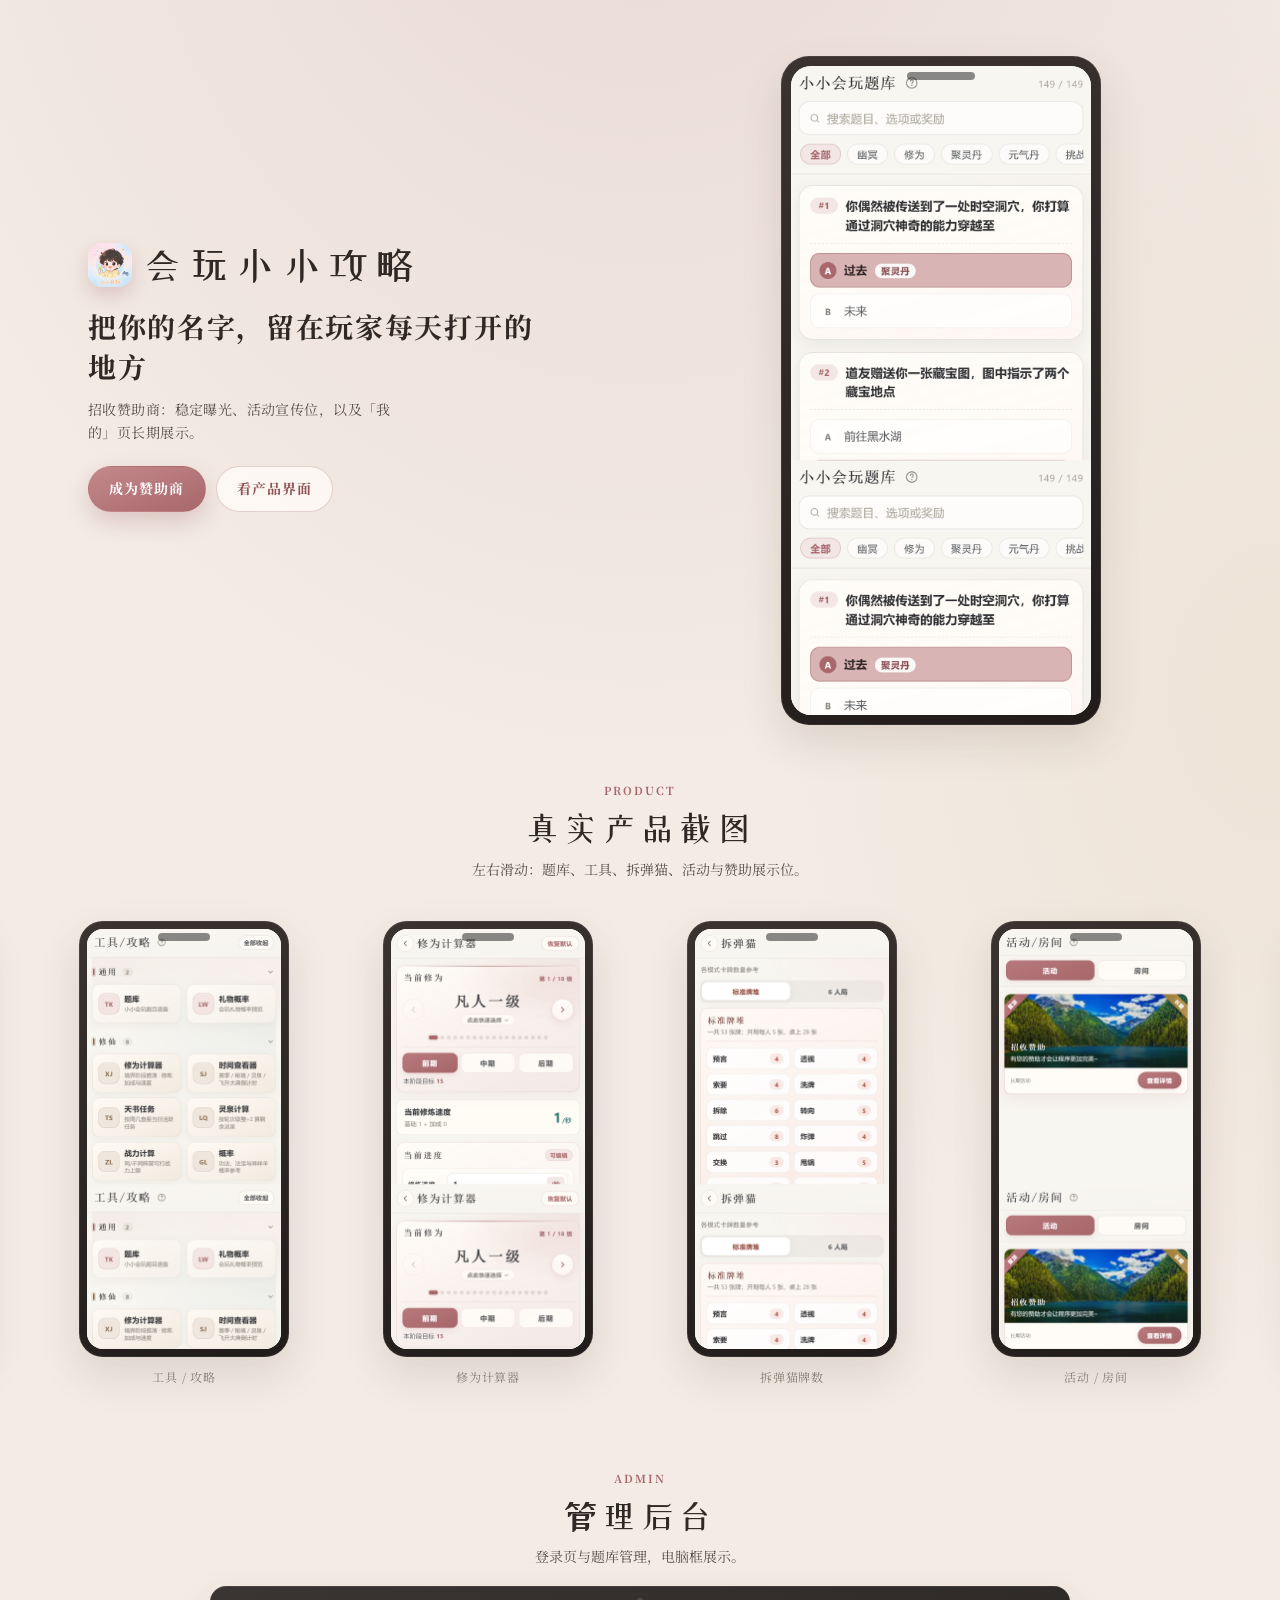
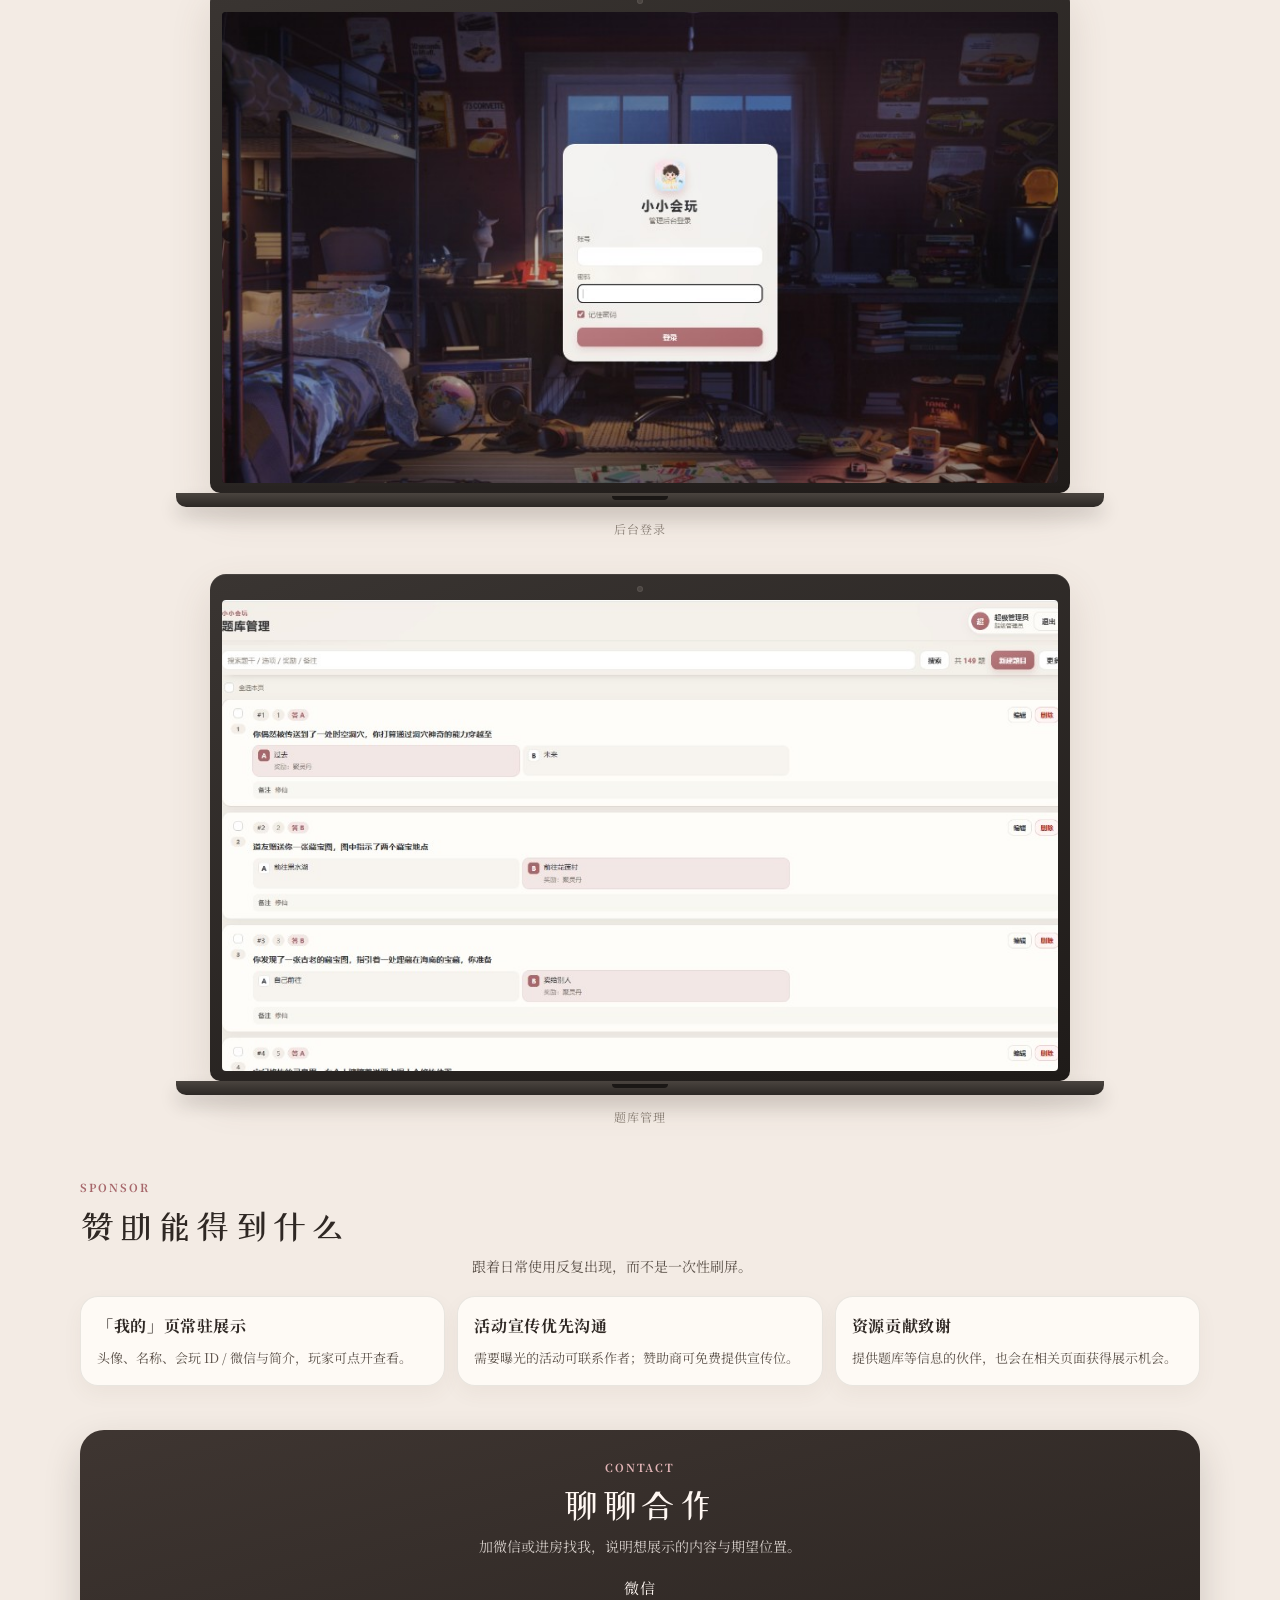
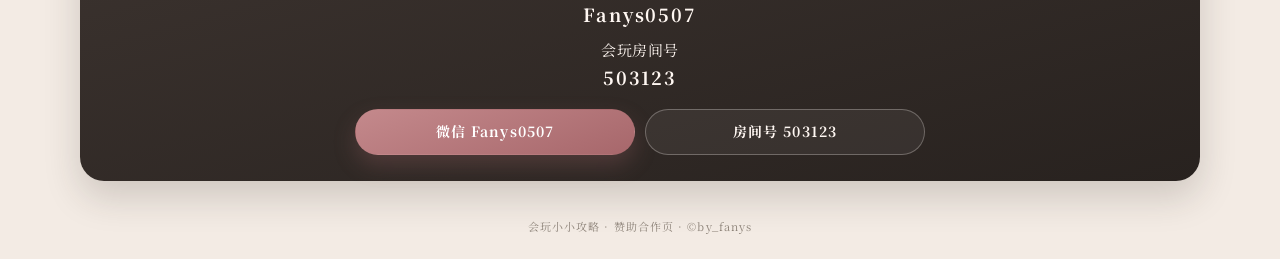
==== index.html @ a9f13e5e "Add files via upload" ====
<!DOCTYPE html>
<html lang="zh-CN">
<head>
  <meta charset="UTF-8">
  <meta name="viewport" content="width=device-width, initial-scale=1, viewport-fit=cover">
  <meta name="theme-color" content="#f3ebe4">
  <meta name="description" content="会玩小小攻略 · 招收赞助商。题库、工具、活动房间，赞助位展示在「我的」页。">
  <title>会玩小小攻略 · 赞助合作</title>
  <link rel="icon" href="./images/app-icon.jpg" type="image/jpeg">
  <link rel="preconnect" href="https://fonts.googleapis.com">
  <link rel="preconnect" href="https://fonts.gstatic.com" crossorigin>
  <link href="https://fonts.googleapis.com/css2?family=Noto+Serif+SC:wght@500;700&family=ZCOOL+XiaoWei&display=swap" rel="stylesheet">
  <style>
    :root {
      --ink: #2f2824;
      --ink-soft: #5c524a;
      --muted: #8d8379;
      --paper: #f3ebe4;
      --paper-2: #faf6f1;
      --rose: #a7676b;
      --rose-deep: #8f5256;
      --line: rgba(47, 40, 36, 0.1);
      --shadow: 0 18px 40px rgba(89, 74, 60, 0.14);
      --font-display: "ZCOOL XiaoWei", "Noto Serif SC", "Songti SC", serif;
      --font-body: "Noto Serif SC", "Songti SC", "STSong", serif;
      --phone-w: min(72vw, 280px);
    }

    * { box-sizing: border-box; }
    html { scroll-behavior: smooth; }
    body {
      margin: 0;
      color: var(--ink);
      font-family: var(--font-body);
      background:
        radial-gradient(120% 60% at 50% -10%, rgba(167, 103, 107, 0.14), transparent 55%),
        radial-gradient(80% 40% at 100% 20%, rgba(201, 170, 120, 0.12), transparent 50%),
        var(--paper);
      line-height: 1.65;
      -webkit-font-smoothing: antialiased;
    }
    img { display: block; max-width: 100%; height: auto; }
    a { color: inherit; text-decoration: none; }

    .wrap {
      width: min(1120px, calc(100% - 32px));
      margin: 0 auto;
    }

    /* —— Hero —— */
    .hero {
      padding:
        calc(28px + env(safe-area-inset-top, 0px))
        0
        36px;
      text-align: center;
    }
    .brand-row {
      display: inline-flex;
      align-items: center;
      gap: 10px;
      margin-bottom: 18px;
      animation: rise 0.7s ease both;
    }
    .brand-icon {
      width: 44px;
      height: 44px;
      border-radius: 14px;
      object-fit: cover;
      box-shadow: 0 8px 18px rgba(167, 103, 107, 0.28);
    }
    .brand {
      margin: 0;
      font-family: var(--font-display);
      font-size: clamp(28px, 8vw, 40px);
      font-weight: 400;
      letter-spacing: 0.14em;
      line-height: 1.2;
    }
    .hero h1 {
      margin: 0 auto 12px;
      max-width: 16em;
      font-size: clamp(20px, 5.4vw, 28px);
      font-weight: 700;
      letter-spacing: 0.06em;
      line-height: 1.4;
      animation: rise 0.75s ease 0.05s both;
    }
    .hero-lead {
      margin: 0 auto 22px;
      max-width: 22em;
      color: var(--ink-soft);
      font-size: 14px;
      letter-spacing: 0.03em;
      animation: rise 0.75s ease 0.1s both;
    }
    .cta-row {
      display: flex;
      flex-wrap: wrap;
      gap: 10px;
      justify-content: center;
      margin-bottom: 28px;
      animation: rise 0.75s ease 0.14s both;
    }
    .btn {
      display: inline-flex;
      align-items: center;
      justify-content: center;
      min-height: 46px;
      padding: 0 20px;
      border-radius: 999px;
      border: 1px solid transparent;
      font-size: 14px;
      font-weight: 700;
      letter-spacing: 0.08em;
      transition: transform 0.18s ease, background 0.18s ease;
      -webkit-tap-highlight-color: transparent;
    }
    .btn:active { transform: translateY(1px) scale(0.98); }
    .btn-primary {
      background: linear-gradient(160deg, #c4898c, var(--rose));
      color: #fff;
      box-shadow: 0 10px 22px rgba(167, 103, 107, 0.28);
    }
    .btn-ghost {
      border-color: rgba(167, 103, 107, 0.28);
      background: rgba(255, 252, 247, 0.75);
      color: var(--rose-deep);
    }

    .hero-phone {
      margin: 0 auto;
      width: var(--phone-w);
      animation: float-in 0.9s ease 0.18s both;
    }

    /* —— Phone frame —— */
    .phone {
      position: relative;
      width: 100%;
      border-radius: 28px;
      padding: 10px;
      background: linear-gradient(160deg, #3a3330, #211c1a);
      box-shadow:
        var(--shadow),
        inset 0 0 0 1px rgba(255, 255, 255, 0.08);
    }
    .phone::before {
      content: "";
      position: absolute;
      top: 16px;
      left: 50%;
      width: 68px;
      height: 8px;
      border-radius: 999px;
      background: rgba(0, 0, 0, 0.45);
      transform: translateX(-50%);
      z-index: 2;
    }
    .phone-screen {
      display: block;
      width: 100%;
      border-radius: 20px;
      overflow: hidden;
      background: #f8f6f1;
      aspect-ratio: 390 / 844;
      height: auto;
      object-fit: cover;
      object-position: top center;
    }

    /* —— Gallery —— */
    .gallery {
      padding: 8px 0 40px;
    }
    .gallery-head {
      text-align: center;
      margin-bottom: 16px;
    }
    .kicker {
      margin: 0 0 8px;
      color: var(--rose);
      font-size: 11px;
      font-weight: 700;
      letter-spacing: 0.18em;
    }
    .title {
      margin: 0 0 8px;
      font-family: var(--font-display);
      font-size: clamp(24px, 6vw, 34px);
      font-weight: 400;
      letter-spacing: 0.1em;
      line-height: 1.25;
    }
    .sub {
      margin: 0 auto;
      max-width: 24em;
      color: var(--ink-soft);
      font-size: 14px;
    }
    .rail {
      display: flex;
      gap: 14px;
      overflow-x: auto;
      padding: 8px 16px 18px;
      scroll-snap-type: x mandatory;
      -webkit-overflow-scrolling: touch;
      scrollbar-width: none;
    }
    .rail::-webkit-scrollbar { display: none; }
    .rail-item {
      flex: 0 0 auto;
      width: min(58vw, 220px);
      scroll-snap-align: center;
    }
    .rail-item .phone { border-radius: 24px; padding: 8px; }
    .rail-item .phone::before { width: 52px; top: 12px; }
    .rail-item .phone-screen {
      border-radius: 16px;
      aspect-ratio: 390 / 844;
    }
    .rail-cap {
      margin: 10px 0 0;
      text-align: center;
      color: var(--muted);
      font-size: 12px;
      letter-spacing: 0.08em;
    }

    /* —— Desktop / laptop frames —— */
    .admin-show {
      padding: 8px 0 40px;
    }
    .admin-show .gallery-head { margin-bottom: 18px; }
    .laptop-stack {
      display: grid;
      gap: 28px;
    }
    .laptop {
      width: 100%;
      margin: 0 auto;
    }
    .laptop-lid {
      position: relative;
      padding: 10px 10px 8px;
      border-radius: 14px 14px 8px 8px;
      background: linear-gradient(160deg, #3a3532, #1f1b19);
      box-shadow:
        var(--shadow),
        inset 0 1px 0 rgba(255, 255, 255, 0.08);
    }
    .laptop-camera {
      width: 6px;
      height: 6px;
      margin: 0 auto 8px;
      border-radius: 50%;
      background: #4a4440;
      box-shadow: inset 0 0 0 1px rgba(255, 255, 255, 0.08);
    }
    .laptop-screen {
      display: block;
      width: 100%;
      border-radius: 4px;
      overflow: hidden;
      background: #111;
      aspect-ratio: 16 / 9;
      object-fit: cover;
      object-position: top center;
    }
    .laptop-base {
      position: relative;
      height: 12px;
      margin: 0 auto;
      width: 108%;
      margin-left: -4%;
      border-radius: 0 0 10px 10px;
      background: linear-gradient(180deg, #4a443f, #2c2825);
      box-shadow: 0 10px 18px rgba(47, 40, 36, 0.18);
    }
    .laptop-base::after {
      content: "";
      position: absolute;
      left: 50%;
      top: 3px;
      width: 56px;
      height: 4px;
      border-radius: 0 0 6px 6px;
      background: #1a1715;
      transform: translateX(-50%);
    }
    .laptop-cap {
      margin: 12px 0 0;
      text-align: center;
      color: var(--muted);
      font-size: 12px;
      letter-spacing: 0.08em;
    }

    /* —— Benefits —— */
    .benefits {
      padding: 12px 0 44px;
    }
    .benefit-list {
      margin: 18px 0 0;
      padding: 0;
      list-style: none;
      display: grid;
      gap: 12px;
    }
    .benefit-list li {
      padding: 16px 16px 15px;
      border-radius: 18px;
      border: 1px solid var(--line);
      background: rgba(255, 252, 247, 0.88);
      box-shadow: 0 8px 20px rgba(89, 74, 60, 0.05);
    }
    .benefit-list strong {
      display: block;
      margin-bottom: 4px;
      font-size: 16px;
      letter-spacing: 0.04em;
    }
    .benefit-list span {
      color: var(--ink-soft);
      font-size: 13px;
    }

    /* —— Contact —— */
    .contact {
      margin: 0 16px 28px;
      padding: 28px 20px 26px;
      border-radius: 24px;
      background:
        linear-gradient(165deg, rgba(55, 46, 42, 0.96), rgba(36, 30, 27, 0.98));
      color: #fff7f2;
      text-align: center;
      box-shadow: 0 16px 36px rgba(47, 40, 36, 0.18);
    }
    .contact .kicker { color: #e2b4b6; }
    .contact .title { color: #fff7f2; }
    .contact .sub { color: rgba(255, 247, 242, 0.78); }
    .contact-meta {
      margin: 18px 0 16px;
      display: grid;
      gap: 8px;
      font-size: 15px;
      letter-spacing: 0.04em;
    }
    .contact-meta b {
      font-size: 18px;
      letter-spacing: 0.1em;
    }
    .contact .btn-primary {
      width: min(100%, 280px);
    }
    .contact .btn-ghost {
      border-color: rgba(255, 247, 242, 0.28);
      background: rgba(255, 255, 255, 0.06);
      color: #fff7f2;
      width: min(100%, 280px);
    }
    .contact .cta-row { margin-bottom: 0; }

    .foot {
      padding: 8px 16px calc(24px + env(safe-area-inset-bottom, 0px));
      text-align: center;
      color: var(--muted);
      font-size: 11px;
      letter-spacing: 0.1em;
    }

    @keyframes rise {
      from { opacity: 0; transform: translateY(14px); }
      to { opacity: 1; transform: translateY(0); }
    }
    @keyframes float-in {
      from { opacity: 0; transform: translateY(24px) scale(0.98); }
      to { opacity: 1; transform: translateY(0) scale(1); }
    }

    @media (min-width: 768px) {
      .hero {
        display: grid;
        grid-template-columns: 1.05fr 0.95fr;
        gap: 28px;
        align-items: center;
        text-align: left;
        padding: 56px 0 48px;
      }
      .hero-copy { padding-left: 8px; }
      .brand-row { justify-content: flex-start; }
      .hero h1,
      .hero-lead { margin-left: 0; margin-right: 0; }
      .cta-row { justify-content: flex-start; }
      .hero-phone {
        width: min(320px, 34vw);
        margin: 0 auto;
      }
      .rail {
        justify-content: center;
        padding-left: 0;
        padding-right: 0;
      }
      .rail-item { width: 210px; }
      .benefit-list {
        grid-template-columns: repeat(3, minmax(0, 1fr));
      }
      .laptop-stack {
        grid-template-columns: 1fr;
        gap: 36px;
        max-width: 860px;
        margin: 0 auto;
      }
      .laptop-lid { padding: 12px 12px 10px; border-radius: 16px 16px 10px 10px; }
      .laptop-base { height: 14px; }
      .contact {
        margin-left: auto;
        margin-right: auto;
        width: min(1120px, calc(100% - 32px));
      }
      .contact .cta-row { justify-content: center; }
    }

    @media (prefers-reduced-motion: reduce) {
      .brand-row,
      .hero h1,
      .hero-lead,
      .cta-row,
      .hero-phone {
        animation: none !important;
      }
    }
  </style>
</head>
<body>
  <header class="hero wrap">
    <div class="hero-copy">
      <div class="brand-row">
        <img class="brand-icon" src="./images/app-icon.jpg" alt="" width="44" height="44">
        <p class="brand">会玩小小攻略</p>
      </div>
      <h1>把你的名字，留在玩家每天打开的地方</h1>
      <p class="hero-lead">招收赞助商：稳定曝光、活动宣传位，以及「我的」页长期展示。</p>
      <div class="cta-row">
        <a class="btn btn-primary" href="#contact">成为赞助商</a>
        <a class="btn btn-ghost" href="#shots">看产品界面</a>
      </div>
    </div>
    <div class="hero-phone">
      <div class="phone">
        <img class="phone-screen" src="./images/shot-bank.png?v=3" alt="题库页真实截图" width="390" height="844">
      </div>
    </div>
  </header>

  <section class="gallery" id="shots">
    <div class="gallery-head wrap">
      <p class="kicker">PRODUCT</p>
      <h2 class="title">真实产品截图</h2>
      <p class="sub">左右滑动：题库、工具、拆弹猫、活动与赞助展示位。</p>
    </div>
    <div class="rail" aria-label="产品截图滑动区">
      <figure class="rail-item">
        <div class="phone">
          <img class="phone-screen" src="./images/shot-bank.png?v=3" alt="题库页截图" width="390" height="844" loading="lazy">
        </div>
        <figcaption class="rail-cap">题库速查</figcaption>
      </figure>
      <figure class="rail-item">
        <div class="phone">
          <img class="phone-screen" src="./images/shot-guide.png?v=3" alt="工具攻略页截图" width="390" height="844" loading="lazy">
        </div>
        <figcaption class="rail-cap">工具 / 攻略</figcaption>
      </figure>
      <figure class="rail-item">
        <div class="phone">
          <img class="phone-screen" src="./images/shot-xwcalc.png?v=3" alt="修为计算器截图" width="390" height="844" loading="lazy">
        </div>
        <figcaption class="rail-cap">修为计算器</figcaption>
      </figure>
      <figure class="rail-item">
        <div class="phone">
          <img class="phone-screen" src="./images/shot-cat.png?v=3" alt="拆弹猫页截图" width="390" height="844" loading="lazy">
        </div>
        <figcaption class="rail-cap">拆弹猫牌数</figcaption>
      </figure>
      <figure class="rail-item">
        <div class="phone">
          <img class="phone-screen" src="./images/shot-activity.png?v=3" alt="活动房间页截图" width="390" height="844" loading="lazy">
        </div>
        <figcaption class="rail-cap">活动 / 房间</figcaption>
      </figure>
      <figure class="rail-item">
        <div class="phone">
          <img class="phone-screen" src="./images/shot-mine.png?v=3" alt="我的页赞助商截图" width="390" height="844" loading="lazy">
        </div>
        <figcaption class="rail-cap">赞助商展示位</figcaption>
      </figure>
    </div>
  </section>

  <section class="admin-show wrap" id="admin">
    <div class="gallery-head">
      <p class="kicker">ADMIN</p>
      <h2 class="title">管理后台</h2>
      <p class="sub">登录页与题库管理，电脑框展示。</p>
    </div>
    <div class="laptop-stack">
      <figure class="laptop">
        <div class="laptop-lid">
          <div class="laptop-camera" aria-hidden="true"></div>
          <img class="laptop-screen" src="./images/admin-login.jpg?v=1" alt="小小会玩管理后台登录" width="1024" height="500" loading="lazy">
        </div>
        <div class="laptop-base" aria-hidden="true"></div>
        <figcaption class="laptop-cap">后台登录</figcaption>
      </figure>
      <figure class="laptop">
        <div class="laptop-lid">
          <div class="laptop-camera" aria-hidden="true"></div>
          <img class="laptop-screen" src="./images/admin-questions.png?v=1" alt="题库管理后台界面" width="1024" height="565" loading="lazy">
        </div>
        <div class="laptop-base" aria-hidden="true"></div>
        <figcaption class="laptop-cap">题库管理</figcaption>
      </figure>
    </div>
  </section>

  <section class="benefits wrap" id="benefit">
    <p class="kicker">SPONSOR</p>
    <h2 class="title">赞助能得到什么</h2>
    <p class="sub">跟着日常使用反复出现，而不是一次性刷屏。</p>
    <ul class="benefit-list">
      <li>
        <strong>「我的」页常驻展示</strong>
        <span>头像、名称、会玩 ID / 微信与简介，玩家可点开查看。</span>
      </li>
      <li>
        <strong>活动宣传优先沟通</strong>
        <span>需要曝光的活动可联系作者；赞助商可免费提供宣传位。</span>
      </li>
      <li>
        <strong>资源贡献致谢</strong>
        <span>提供题库等信息的伙伴，也会在相关页面获得展示机会。</span>
      </li>
    </ul>
  </section>

  <section class="contact" id="contact">
    <p class="kicker">CONTACT</p>
    <h2 class="title">聊聊合作</h2>
    <p class="sub">加微信或进房找我，说明想展示的内容与期望位置。</p>
    <div class="contact-meta">
      <div>微信<br><b>Fanys0507</b></div>
      <div>会玩房间号<br><b>503123</b></div>
    </div>
    <div class="cta-row">
      <a class="btn btn-primary" href="#contact">微信 Fanys0507</a>
      <a class="btn btn-ghost" href="#contact">房间号 503123</a>
    </div>
  </section>

  <footer class="foot">会玩小小攻略 · 赞助合作页 · ©by_fanys</footer>
</body>
</html>
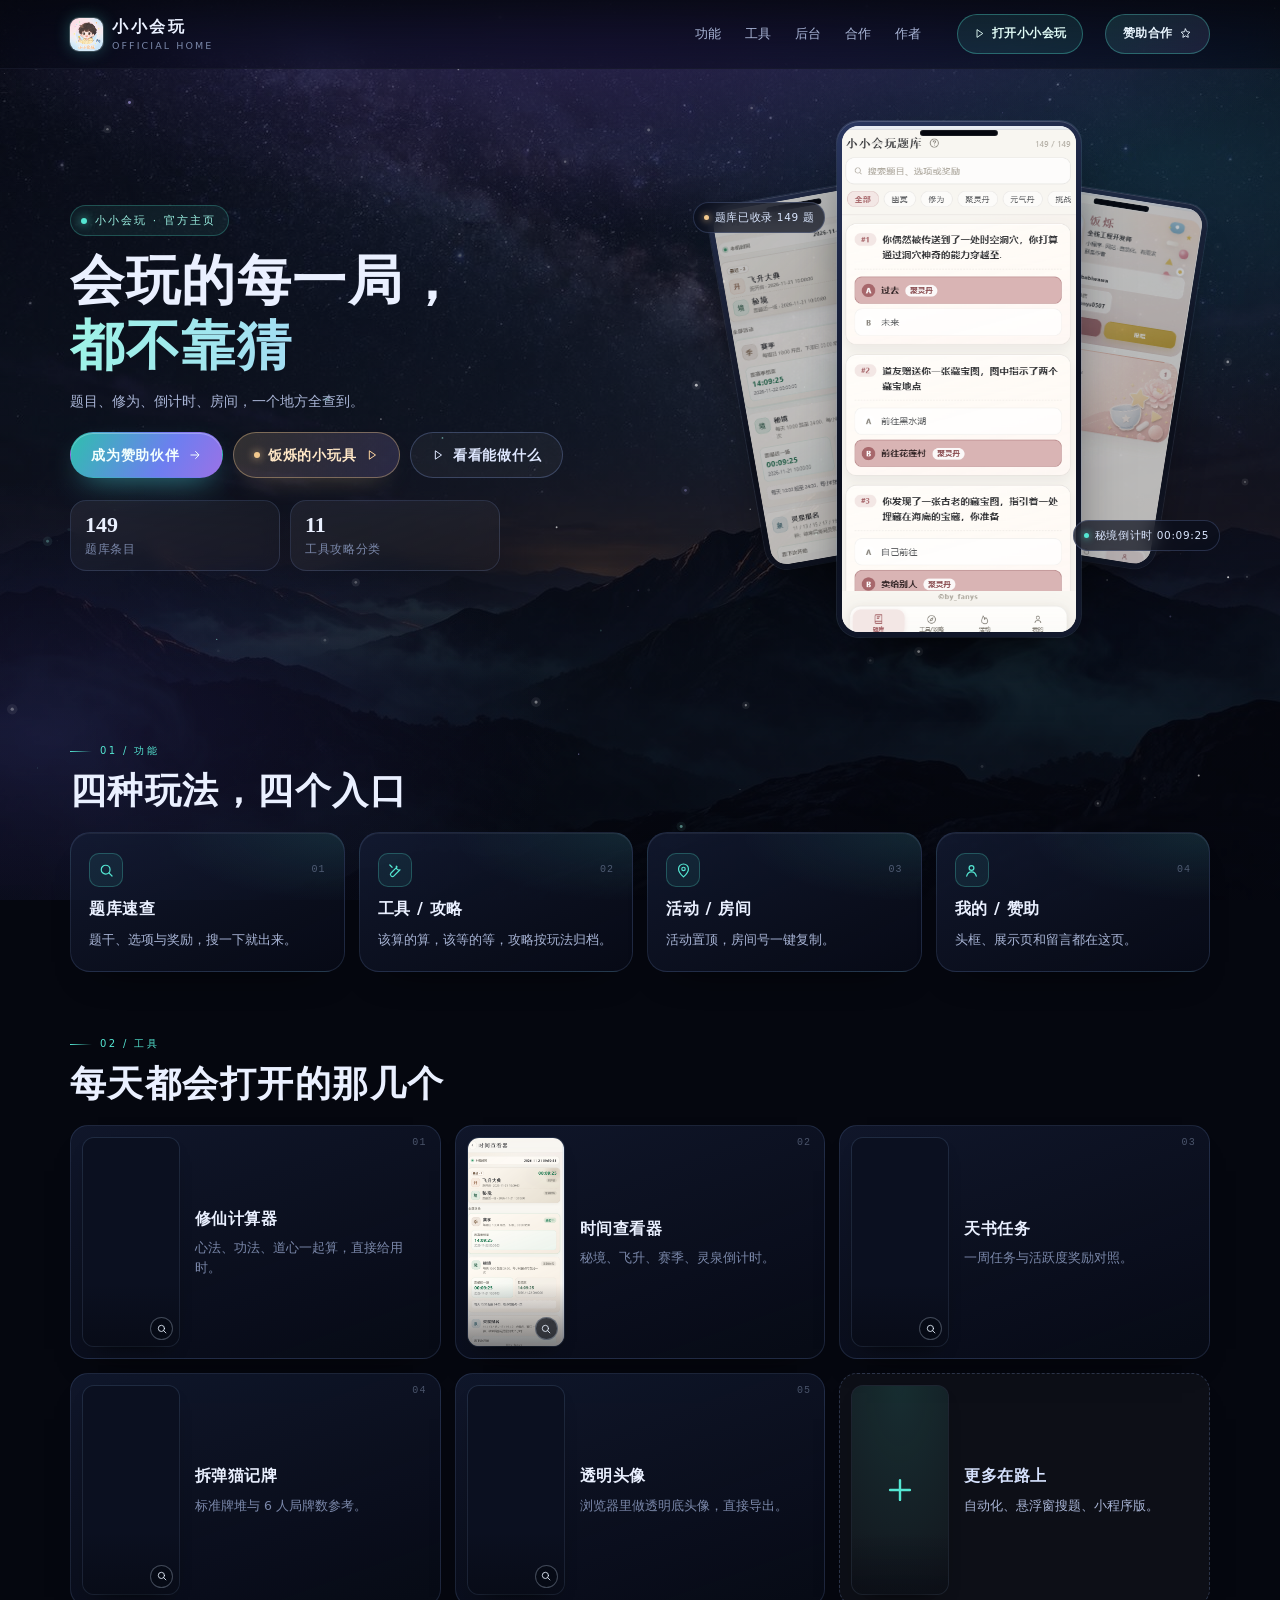
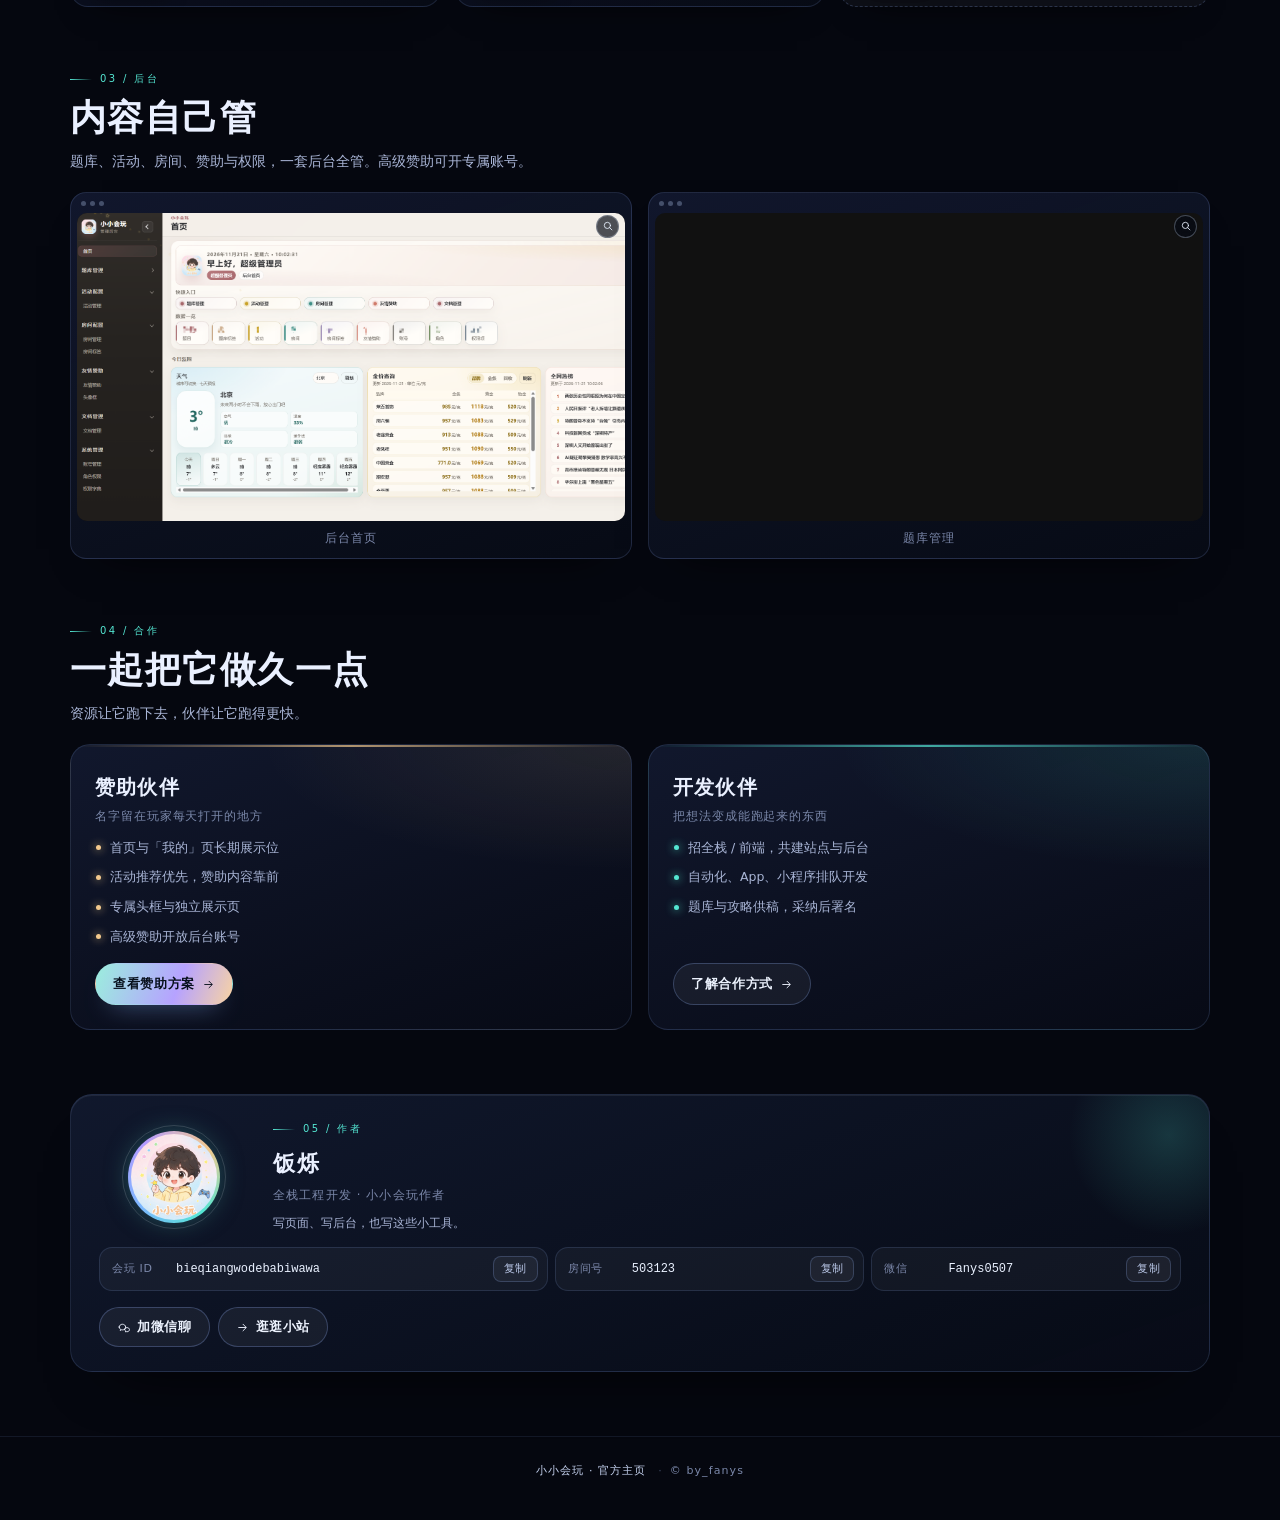
==== commit 2d8fd4b7: "Add files via upload" ====
--- a/index.html
+++ b/index.html
@@ -1,564 +1,250 @@
-<!DOCTYPE html>
-<html lang="zh-CN">
-<head>
-  <meta charset="UTF-8">
-  <meta name="viewport" content="width=device-width, initial-scale=1, viewport-fit=cover">
-  <meta name="theme-color" content="#f3ebe4">
-  <meta name="description" content="会玩小小攻略 · 招收赞助商。题库、工具、活动房间，赞助位展示在「我的」页。">
-  <title>会玩小小攻略 · 赞助合作</title>
-  <link rel="icon" href="./images/app-icon.jpg" type="image/jpeg">
-  <link rel="preconnect" href="https://fonts.googleapis.com">
-  <link rel="preconnect" href="https://fonts.gstatic.com" crossorigin>
-  <link href="https://fonts.googleapis.com/css2?family=Noto+Serif+SC:wght@500;700&family=ZCOOL+XiaoWei&display=swap" rel="stylesheet">
-  <style>
-    :root {
-      --ink: #2f2824;
-      --ink-soft: #5c524a;
-      --muted: #8d8379;
-      --paper: #f3ebe4;
-      --paper-2: #faf6f1;
-      --rose: #a7676b;
-      --rose-deep: #8f5256;
-      --line: rgba(47, 40, 36, 0.1);
-      --shadow: 0 18px 40px rgba(89, 74, 60, 0.14);
-      --font-display: "ZCOOL XiaoWei", "Noto Serif SC", "Songti SC", serif;
-      --font-body: "Noto Serif SC", "Songti SC", "STSong", serif;
-      --phone-w: min(72vw, 280px);
-    }
-
-    * { box-sizing: border-box; }
-    html { scroll-behavior: smooth; }
-    body {
-      margin: 0;
-      color: var(--ink);
-      font-family: var(--font-body);
-      background:
-        radial-gradient(120% 60% at 50% -10%, rgba(167, 103, 107, 0.14), transparent 55%),
-        radial-gradient(80% 40% at 100% 20%, rgba(201, 170, 120, 0.12), transparent 50%),
-        var(--paper);
-      line-height: 1.65;
-      -webkit-font-smoothing: antialiased;
-    }
-    img { display: block; max-width: 100%; height: auto; }
-    a { color: inherit; text-decoration: none; }
-
-    .wrap {
-      width: min(1120px, calc(100% - 32px));
-      margin: 0 auto;
-    }
-
-    /* —— Hero —— */
-    .hero {
-      padding:
-        calc(28px + env(safe-area-inset-top, 0px))
-        0
-        36px;
-      text-align: center;
-    }
-    .brand-row {
-      display: inline-flex;
-      align-items: center;
-      gap: 10px;
-      margin-bottom: 18px;
-      animation: rise 0.7s ease both;
-    }
-    .brand-icon {
-      width: 44px;
-      height: 44px;
-      border-radius: 14px;
-      object-fit: cover;
-      box-shadow: 0 8px 18px rgba(167, 103, 107, 0.28);
-    }
-    .brand {
-      margin: 0;
-      font-family: var(--font-display);
-      font-size: clamp(28px, 8vw, 40px);
-      font-weight: 400;
-      letter-spacing: 0.14em;
-      line-height: 1.2;
-    }
-    .hero h1 {
-      margin: 0 auto 12px;
-      max-width: 16em;
-      font-size: clamp(20px, 5.4vw, 28px);
-      font-weight: 700;
-      letter-spacing: 0.06em;
-      line-height: 1.4;
-      animation: rise 0.75s ease 0.05s both;
-    }
-    .hero-lead {
-      margin: 0 auto 22px;
-      max-width: 22em;
-      color: var(--ink-soft);
-      font-size: 14px;
-      letter-spacing: 0.03em;
-      animation: rise 0.75s ease 0.1s both;
-    }
-    .cta-row {
-      display: flex;
-      flex-wrap: wrap;
-      gap: 10px;
-      justify-content: center;
-      margin-bottom: 28px;
-      animation: rise 0.75s ease 0.14s both;
-    }
-    .btn {
-      display: inline-flex;
-      align-items: center;
-      justify-content: center;
-      min-height: 46px;
-      padding: 0 20px;
-      border-radius: 999px;
-      border: 1px solid transparent;
-      font-size: 14px;
-      font-weight: 700;
-      letter-spacing: 0.08em;
-      transition: transform 0.18s ease, background 0.18s ease;
-      -webkit-tap-highlight-color: transparent;
-    }
-    .btn:active { transform: translateY(1px) scale(0.98); }
-    .btn-primary {
-      background: linear-gradient(160deg, #c4898c, var(--rose));
-      color: #fff;
-      box-shadow: 0 10px 22px rgba(167, 103, 107, 0.28);
-    }
-    .btn-ghost {
-      border-color: rgba(167, 103, 107, 0.28);
-      background: rgba(255, 252, 247, 0.75);
-      color: var(--rose-deep);
-    }
-
-    .hero-phone {
-      margin: 0 auto;
-      width: var(--phone-w);
-      animation: float-in 0.9s ease 0.18s both;
-    }
-
-    /* —— Phone frame —— */
-    .phone {
-      position: relative;
-      width: 100%;
-      border-radius: 28px;
-      padding: 10px;
-      background: linear-gradient(160deg, #3a3330, #211c1a);
-      box-shadow:
-        var(--shadow),
-        inset 0 0 0 1px rgba(255, 255, 255, 0.08);
-    }
-    .phone::before {
-      content: "";
-      position: absolute;
-      top: 16px;
-      left: 50%;
-      width: 68px;
-      height: 8px;
-      border-radius: 999px;
-      background: rgba(0, 0, 0, 0.45);
-      transform: translateX(-50%);
-      z-index: 2;
-    }
-    .phone-screen {
-      display: block;
-      width: 100%;
-      border-radius: 20px;
-      overflow: hidden;
-      background: #f8f6f1;
-      aspect-ratio: 390 / 844;
-      height: auto;
-      object-fit: cover;
-      object-position: top center;
-    }
-
-    /* —— Gallery —— */
-    .gallery {
-      padding: 8px 0 40px;
-    }
-    .gallery-head {
-      text-align: center;
-      margin-bottom: 16px;
-    }
-    .kicker {
-      margin: 0 0 8px;
-      color: var(--rose);
-      font-size: 11px;
-      font-weight: 700;
-      letter-spacing: 0.18em;
-    }
-    .title {
-      margin: 0 0 8px;
-      font-family: var(--font-display);
-      font-size: clamp(24px, 6vw, 34px);
-      font-weight: 400;
-      letter-spacing: 0.1em;
-      line-height: 1.25;
-    }
-    .sub {
-      margin: 0 auto;
-      max-width: 24em;
-      color: var(--ink-soft);
-      font-size: 14px;
-    }
-    .rail {
-      display: flex;
-      gap: 14px;
-      overflow-x: auto;
-      padding: 8px 16px 18px;
-      scroll-snap-type: x mandatory;
-      -webkit-overflow-scrolling: touch;
-      scrollbar-width: none;
-    }
-    .rail::-webkit-scrollbar { display: none; }
-    .rail-item {
-      flex: 0 0 auto;
-      width: min(58vw, 220px);
-      scroll-snap-align: center;
-    }
-    .rail-item .phone { border-radius: 24px; padding: 8px; }
-    .rail-item .phone::before { width: 52px; top: 12px; }
-    .rail-item .phone-screen {
-      border-radius: 16px;
-      aspect-ratio: 390 / 844;
-    }
-    .rail-cap {
-      margin: 10px 0 0;
-      text-align: center;
-      color: var(--muted);
-      font-size: 12px;
-      letter-spacing: 0.08em;
-    }
-
-    /* —— Desktop / laptop frames —— */
-    .admin-show {
-      padding: 8px 0 40px;
-    }
-    .admin-show .gallery-head { margin-bottom: 18px; }
-    .laptop-stack {
-      display: grid;
-      gap: 28px;
-    }
-    .laptop {
-      width: 100%;
-      margin: 0 auto;
-    }
-    .laptop-lid {
-      position: relative;
-      padding: 10px 10px 8px;
-      border-radius: 14px 14px 8px 8px;
-      background: linear-gradient(160deg, #3a3532, #1f1b19);
-      box-shadow:
-        var(--shadow),
-        inset 0 1px 0 rgba(255, 255, 255, 0.08);
-    }
-    .laptop-camera {
-      width: 6px;
-      height: 6px;
-      margin: 0 auto 8px;
-      border-radius: 50%;
-      background: #4a4440;
-      box-shadow: inset 0 0 0 1px rgba(255, 255, 255, 0.08);
-    }
-    .laptop-screen {
-      display: block;
-      width: 100%;
-      border-radius: 4px;
-      overflow: hidden;
-      background: #111;
-      aspect-ratio: 16 / 9;
-      object-fit: cover;
-      object-position: top center;
-    }
-    .laptop-base {
-      position: relative;
-      height: 12px;
-      margin: 0 auto;
-      width: 108%;
-      margin-left: -4%;
-      border-radius: 0 0 10px 10px;
-      background: linear-gradient(180deg, #4a443f, #2c2825);
-      box-shadow: 0 10px 18px rgba(47, 40, 36, 0.18);
-    }
-    .laptop-base::after {
-      content: "";
-      position: absolute;
-      left: 50%;
-      top: 3px;
-      width: 56px;
-      height: 4px;
-      border-radius: 0 0 6px 6px;
-      background: #1a1715;
-      transform: translateX(-50%);
-    }
-    .laptop-cap {
-      margin: 12px 0 0;
-      text-align: center;
-      color: var(--muted);
-      font-size: 12px;
-      letter-spacing: 0.08em;
-    }
-
-    /* —— Benefits —— */
-    .benefits {
-      padding: 12px 0 44px;
-    }
-    .benefit-list {
-      margin: 18px 0 0;
-      padding: 0;
-      list-style: none;
-      display: grid;
-      gap: 12px;
-    }
-    .benefit-list li {
-      padding: 16px 16px 15px;
-      border-radius: 18px;
-      border: 1px solid var(--line);
-      background: rgba(255, 252, 247, 0.88);
-      box-shadow: 0 8px 20px rgba(89, 74, 60, 0.05);
-    }
-    .benefit-list strong {
-      display: block;
-      margin-bottom: 4px;
-      font-size: 16px;
-      letter-spacing: 0.04em;
-    }
-    .benefit-list span {
-      color: var(--ink-soft);
-      font-size: 13px;
-    }
-
-    /* —— Contact —— */
-    .contact {
-      margin: 0 16px 28px;
-      padding: 28px 20px 26px;
-      border-radius: 24px;
-      background:
-        linear-gradient(165deg, rgba(55, 46, 42, 0.96), rgba(36, 30, 27, 0.98));
-      color: #fff7f2;
-      text-align: center;
-      box-shadow: 0 16px 36px rgba(47, 40, 36, 0.18);
-    }
-    .contact .kicker { color: #e2b4b6; }
-    .contact .title { color: #fff7f2; }
-    .contact .sub { color: rgba(255, 247, 242, 0.78); }
-    .contact-meta {
-      margin: 18px 0 16px;
-      display: grid;
-      gap: 8px;
-      font-size: 15px;
-      letter-spacing: 0.04em;
-    }
-    .contact-meta b {
-      font-size: 18px;
-      letter-spacing: 0.1em;
-    }
-    .contact .btn-primary {
-      width: min(100%, 280px);
-    }
-    .contact .btn-ghost {
-      border-color: rgba(255, 247, 242, 0.28);
-      background: rgba(255, 255, 255, 0.06);
-      color: #fff7f2;
-      width: min(100%, 280px);
-    }
-    .contact .cta-row { margin-bottom: 0; }
-
-    .foot {
-      padding: 8px 16px calc(24px + env(safe-area-inset-bottom, 0px));
-      text-align: center;
-      color: var(--muted);
-      font-size: 11px;
-      letter-spacing: 0.1em;
-    }
-
-    @keyframes rise {
-      from { opacity: 0; transform: translateY(14px); }
-      to { opacity: 1; transform: translateY(0); }
-    }
-    @keyframes float-in {
-      from { opacity: 0; transform: translateY(24px) scale(0.98); }
-      to { opacity: 1; transform: translateY(0) scale(1); }
-    }
-
-    @media (min-width: 768px) {
-      .hero {
-        display: grid;
-        grid-template-columns: 1.05fr 0.95fr;
-        gap: 28px;
-        align-items: center;
-        text-align: left;
-        padding: 56px 0 48px;
-      }
-      .hero-copy { padding-left: 8px; }
-      .brand-row { justify-content: flex-start; }
-      .hero h1,
-      .hero-lead { margin-left: 0; margin-right: 0; }
-      .cta-row { justify-content: flex-start; }
-      .hero-phone {
-        width: min(320px, 34vw);
-        margin: 0 auto;
-      }
-      .rail {
-        justify-content: center;
-        padding-left: 0;
-        padding-right: 0;
-      }
-      .rail-item { width: 210px; }
-      .benefit-list {
-        grid-template-columns: repeat(3, minmax(0, 1fr));
-      }
-      .laptop-stack {
-        grid-template-columns: 1fr;
-        gap: 36px;
-        max-width: 860px;
-        margin: 0 auto;
-      }
-      .laptop-lid { padding: 12px 12px 10px; border-radius: 16px 16px 10px 10px; }
-      .laptop-base { height: 14px; }
-      .contact {
-        margin-left: auto;
-        margin-right: auto;
-        width: min(1120px, calc(100% - 32px));
-      }
-      .contact .cta-row { justify-content: center; }
-    }
-
-    @media (prefers-reduced-motion: reduce) {
-      .brand-row,
-      .hero h1,
-      .hero-lead,
-      .cta-row,
-      .hero-phone {
-        animation: none !important;
-      }
-    }
-  </style>
-</head>
-<body>
-  <header class="hero wrap">
-    <div class="hero-copy">
-      <div class="brand-row">
-        <img class="brand-icon" src="./images/app-icon.jpg" alt="" width="44" height="44">
-        <p class="brand">会玩小小攻略</p>
-      </div>
-      <h1>把你的名字，留在玩家每天打开的地方</h1>
-      <p class="hero-lead">招收赞助商：稳定曝光、活动宣传位，以及「我的」页长期展示。</p>
-      <div class="cta-row">
-        <a class="btn btn-primary" href="#contact">成为赞助商</a>
-        <a class="btn btn-ghost" href="#shots">看产品界面</a>
-      </div>
-    </div>
-    <div class="hero-phone">
-      <div class="phone">
-        <img class="phone-screen" src="./images/shot-bank.png?v=3" alt="题库页真实截图" width="390" height="844">
-      </div>
-    </div>
-  </header>
-
-  <section class="gallery" id="shots">
-    <div class="gallery-head wrap">
-      <p class="kicker">PRODUCT</p>
-      <h2 class="title">真实产品截图</h2>
-      <p class="sub">左右滑动：题库、工具、拆弹猫、活动与赞助展示位。</p>
-    </div>
-    <div class="rail" aria-label="产品截图滑动区">
-      <figure class="rail-item">
-        <div class="phone">
-          <img class="phone-screen" src="./images/shot-bank.png?v=3" alt="题库页截图" width="390" height="844" loading="lazy">
-        </div>
-        <figcaption class="rail-cap">题库速查</figcaption>
-      </figure>
-      <figure class="rail-item">
-        <div class="phone">
-          <img class="phone-screen" src="./images/shot-guide.png?v=3" alt="工具攻略页截图" width="390" height="844" loading="lazy">
-        </div>
-        <figcaption class="rail-cap">工具 / 攻略</figcaption>
-      </figure>
-      <figure class="rail-item">
-        <div class="phone">
-          <img class="phone-screen" src="./images/shot-xwcalc.png?v=3" alt="修为计算器截图" width="390" height="844" loading="lazy">
-        </div>
-        <figcaption class="rail-cap">修为计算器</figcaption>
-      </figure>
-      <figure class="rail-item">
-        <div class="phone">
-          <img class="phone-screen" src="./images/shot-cat.png?v=3" alt="拆弹猫页截图" width="390" height="844" loading="lazy">
-        </div>
-        <figcaption class="rail-cap">拆弹猫牌数</figcaption>
-      </figure>
-      <figure class="rail-item">
-        <div class="phone">
-          <img class="phone-screen" src="./images/shot-activity.png?v=3" alt="活动房间页截图" width="390" height="844" loading="lazy">
-        </div>
-        <figcaption class="rail-cap">活动 / 房间</figcaption>
-      </figure>
-      <figure class="rail-item">
-        <div class="phone">
-          <img class="phone-screen" src="./images/shot-mine.png?v=3" alt="我的页赞助商截图" width="390" height="844" loading="lazy">
-        </div>
-        <figcaption class="rail-cap">赞助商展示位</figcaption>
-      </figure>
-    </div>
-  </section>
-
-  <section class="admin-show wrap" id="admin">
-    <div class="gallery-head">
-      <p class="kicker">ADMIN</p>
-      <h2 class="title">管理后台</h2>
-      <p class="sub">登录页与题库管理，电脑框展示。</p>
-    </div>
-    <div class="laptop-stack">
-      <figure class="laptop">
-        <div class="laptop-lid">
-          <div class="laptop-camera" aria-hidden="true"></div>
-          <img class="laptop-screen" src="./images/admin-login.jpg?v=1" alt="小小会玩管理后台登录" width="1024" height="500" loading="lazy">
-        </div>
-        <div class="laptop-base" aria-hidden="true"></div>
-        <figcaption class="laptop-cap">后台登录</figcaption>
-      </figure>
-      <figure class="laptop">
-        <div class="laptop-lid">
-          <div class="laptop-camera" aria-hidden="true"></div>
-          <img class="laptop-screen" src="./images/admin-questions.png?v=1" alt="题库管理后台界面" width="1024" height="565" loading="lazy">
-        </div>
-        <div class="laptop-base" aria-hidden="true"></div>
-        <figcaption class="laptop-cap">题库管理</figcaption>
-      </figure>
-    </div>
-  </section>
-
-  <section class="benefits wrap" id="benefit">
-    <p class="kicker">SPONSOR</p>
-    <h2 class="title">赞助能得到什么</h2>
-    <p class="sub">跟着日常使用反复出现，而不是一次性刷屏。</p>
-    <ul class="benefit-list">
-      <li>
-        <strong>「我的」页常驻展示</strong>
-        <span>头像、名称、会玩 ID / 微信与简介，玩家可点开查看。</span>
-      </li>
-      <li>
-        <strong>活动宣传优先沟通</strong>
-        <span>需要曝光的活动可联系作者；赞助商可免费提供宣传位。</span>
-      </li>
-      <li>
-        <strong>资源贡献致谢</strong>
-        <span>提供题库等信息的伙伴，也会在相关页面获得展示机会。</span>
-      </li>
-    </ul>
-  </section>
-
-  <section class="contact" id="contact">
-    <p class="kicker">CONTACT</p>
-    <h2 class="title">聊聊合作</h2>
-    <p class="sub">加微信或进房找我，说明想展示的内容与期望位置。</p>
-    <div class="contact-meta">
-      <div>微信<br><b>Fanys0507</b></div>
-      <div>会玩房间号<br><b>503123</b></div>
-    </div>
-    <div class="cta-row">
-      <a class="btn btn-primary" href="#contact">微信 Fanys0507</a>
-      <a class="btn btn-ghost" href="#contact">房间号 503123</a>
-    </div>
-  </section>
-
-  <footer class="foot">会玩小小攻略 · 赞助合作页 · ©by_fanys</footer>
-</body>
-</html>
+<!DOCTYPE html>
+<html lang="zh-CN">
+<head>
+<meta charset="utf-8">
+<meta name="viewport" content="width=device-width, initial-scale=1, viewport-fit=cover">
+<title>小小会玩 · 官方主页</title>
+<meta name="description" content="小小会玩官方主页：题库速查、修仙工具、秘境倒计时与活动房间，并开放赞助合作与共同开发。">
+<meta name="theme-color" content="#05070f">
+<meta property="og:title" content="小小会玩 · 官方主页">
+<meta property="og:description" content="小小会玩官方主页：题库速查、修仙工具、秘境倒计时与活动房间，并开放赞助合作与共同开发。">
+<meta property="og:type" content="website">
+<link rel="icon" href="./images/app-icon.jpg">
+<link rel="apple-touch-icon" href="./images/app-icon.jpg">
+<style>:root{--bg-portrait:url("../images/bg-starry-portrait-s.jpg");--bg-wide:url("../images/bg-starry-wide-s.jpg");}</style>
+<link rel="stylesheet" href="./assets/site.css?v=70127a26">
+</head>
+<body>
+<div class="progress" aria-hidden="true"></div>
+<div class="bg" aria-hidden="true"></div>
+<div class="veil" aria-hidden="true"></div>
+<canvas id="stars" aria-hidden="true"></canvas>
+<header class="site-head">
+  <div class="wrap">
+    <a class="brand" href="./index.html">
+      <img src="./images/app-icon.jpg" alt="小小会玩图标" width="33" height="33">
+      <span><b>小小会玩</b><small>OFFICIAL HOME</small></span>
+    </a>
+    <nav class="nav"><a href="#features">功能</a><a href="#tools">工具</a><a href="#admin">后台</a><a href="#join">合作</a><a href="#author">作者</a></nav>
+    <a class="head-app" href="#" data-app="open" aria-label="打开小小会玩"><svg viewBox="0 0 24 24" fill="none" stroke="currentColor" stroke-width="1.7" stroke-linecap="round" stroke-linejoin="round" aria-hidden="true"><path d="M8 5.2l10 6.8-10 6.8z"/></svg><span class="ha-short">打开</span><span class="ha-long">打开小小会玩</span></a>
+    <a class="head-cta" href="./sponsor.html">赞助合作 <svg viewBox="0 0 24 24" fill="none" stroke="currentColor" stroke-width="1.7" stroke-linecap="round" stroke-linejoin="round" aria-hidden="true"><path d="M12 3.6l2.5 5.1 5.6.8-4 4 1 5.6-5-2.7-5 2.7 1-5.6-4-4 5.6-.8z"/></svg></a>
+  </div>
+</header>
+<main>
+<section class="hero wrap" id="top">
+  <div class="hero-inner">
+    <div class="hero-copy reveal">
+      <span class="eyebrow"><i></i>小小会玩 · 官方主页</span>
+      <h1><span class="line">会玩的每一局，</span><span class="line grad">都不靠猜</span></h1>
+      <p class="hero-lead">题目、修为、倒计时、房间，一个地方全查到。</p>
+      <div class="cta-row">
+        <a class="btn btn-primary" href="./sponsor.html">成为赞助伙伴<svg viewBox="0 0 24 24" fill="none" stroke="currentColor" stroke-width="1.7" stroke-linecap="round" stroke-linejoin="round" aria-hidden="true"><path d="M5 12h13"/><path d="M13 6l6 6-6 6"/></svg></a>
+        <a class="btn btn-toy" href="#" data-todo="toy" data-tip="小玩具马上就来 ✦"><span class="btn-toy-dot" aria-hidden="true"></span>饭烁的小玩具<svg viewBox="0 0 24 24" fill="none" stroke="currentColor" stroke-width="1.7" stroke-linecap="round" stroke-linejoin="round" aria-hidden="true"><path d="M8 5.2l10 6.8-10 6.8z"/></svg></a>
+        <a class="btn btn-ghost" href="#features"><svg viewBox="0 0 24 24" fill="none" stroke="currentColor" stroke-width="1.7" stroke-linecap="round" stroke-linejoin="round" aria-hidden="true"><path d="M8 5.2l10 6.8-10 6.8z"/></svg>看看能做什么</a>
+      </div>
+      <div class="stats"><div class="stat"><b data-count="149">149</b><span>题库条目</span></div><div class="stat"><b data-count="11">11</b><span>工具攻略分类</span></div></div>
+    </div>
+    <div class="hero-visual reveal">
+      <div class="halo" aria-hidden="true"></div>
+      <article class="phone phone--left"><img src="./images/时间查看器.png" alt="" loading="lazy" decoding="async" data-view="./images/时间查看器.png" data-title="页面预览"></article>
+      <article class="phone phone--right"><img src="./images/我的.png" alt="" loading="lazy" decoding="async" data-view="./images/我的.png" data-title="页面预览"></article>
+      <article class="phone phone--main"><img src="./images/题库.png" alt="题库页面：搜索题目与奖励标签" fetchpriority="high" decoding="async" data-view="./images/题库.png" data-title="题库页面：搜索题目与奖励标签"></article>
+      <div class="float-chip chip-a"><i></i>题库已收录 149 题</div><div class="float-chip chip-b"><i></i>秘境倒计时 00:09:25</div>
+    </div>
+  </div>
+</section>
+
+<section class="sec wrap" id="features">
+  <div class="sec-head reveal">
+    <p class="kicker">01 / 功能</p>
+    <h2 class="sec-title">四种玩法，四个入口</h2>
+  </div>
+  <div class="features">
+        <article class="feature reveal">
+          <div class="feature-head"><span class="f-ico"><svg viewBox="0 0 24 24" fill="none" stroke="currentColor" stroke-width="1.7" stroke-linecap="round" stroke-linejoin="round" aria-hidden="true"><circle cx="10.8" cy="10.8" r="6.2"/><path d="M15.4 15.4l4.4 4.4"/></svg></span><span class="f-num">01</span></div>
+          <h3>题库速查</h3>
+          <p>题干、选项与奖励，搜一下就出来。</p>
+        </article>
+        <article class="feature reveal">
+          <div class="feature-head"><span class="f-ico"><svg viewBox="0 0 24 24" fill="none" stroke="currentColor" stroke-width="1.7" stroke-linecap="round" stroke-linejoin="round" aria-hidden="true"><path d="M14.6 5.8a4 4 0 0 0 5.2 5.2l-8.6 8.6a2.9 2.9 0 0 1-4.1-4.1l8.6-8.6z"/><path d="M5.4 4.2l3.2 3.2"/></svg></span><span class="f-num">02</span></div>
+          <h3>工具 / 攻略</h3>
+          <p>该算的算，该等的等，攻略按玩法归档。</p>
+        </article>
+        <article class="feature reveal">
+          <div class="feature-head"><span class="f-ico"><svg viewBox="0 0 24 24" fill="none" stroke="currentColor" stroke-width="1.7" stroke-linecap="round" stroke-linejoin="round" aria-hidden="true"><path d="M12 21s7-6.4 7-11.2A7 7 0 0 0 5 9.8C5 14.6 12 21 12 21z"/><circle cx="12" cy="9.8" r="2.4"/></svg></span><span class="f-num">03</span></div>
+          <h3>活动 / 房间</h3>
+          <p>活动置顶，房间号一键复制。</p>
+        </article>
+        <article class="feature reveal">
+          <div class="feature-head"><span class="f-ico"><svg viewBox="0 0 24 24" fill="none" stroke="currentColor" stroke-width="1.7" stroke-linecap="round" stroke-linejoin="round" aria-hidden="true"><circle cx="12" cy="8.4" r="3.4"/><path d="M5.2 20c.9-3.9 3.6-6 6.8-6s5.9 2.1 6.8 6"/></svg></span><span class="f-num">04</span></div>
+          <h3>我的 / 赞助</h3>
+          <p>头框、展示页和留言都在这页。</p>
+        </article>
+  </div>
+</section>
+
+<section class="sec wrap" id="tools">
+  <div class="sec-head reveal">
+    <p class="kicker">02 / 工具</p>
+    <h2 class="sec-title">每天都会打开的那几个</h2>
+  </div>
+  <div class="tools">
+        <article class="tool reveal">
+          <div class="tool-thumb"><img src="./images/修仙计算器.png" alt="修仙计算器界面" loading="lazy" decoding="async" data-view="./images/修仙计算器.png" data-title="修仙计算器界面"><span class="zoom-mark"><svg viewBox="0 0 24 24" fill="none" stroke="currentColor" stroke-width="1.7" stroke-linecap="round" stroke-linejoin="round" aria-hidden="true"><circle cx="10.8" cy="10.8" r="6.2"/><path d="M15.4 15.4l4.4 4.4"/></svg></span></div>
+          <span class="tool-idx">01</span>
+          <div class="tool-body">
+            <h3>修仙计算器</h3>
+            <p>心法、功法、道心一起算，直接给用时。</p>
+          </div>
+        </article>
+        <article class="tool reveal">
+          <div class="tool-thumb"><img src="./images/时间查看器.png" alt="时间查看器界面" loading="lazy" decoding="async" data-view="./images/时间查看器.png" data-title="时间查看器界面"><span class="zoom-mark"><svg viewBox="0 0 24 24" fill="none" stroke="currentColor" stroke-width="1.7" stroke-linecap="round" stroke-linejoin="round" aria-hidden="true"><circle cx="10.8" cy="10.8" r="6.2"/><path d="M15.4 15.4l4.4 4.4"/></svg></span></div>
+          <span class="tool-idx">02</span>
+          <div class="tool-body">
+            <h3>时间查看器</h3>
+            <p>秘境、飞升、赛季、灵泉倒计时。</p>
+          </div>
+        </article>
+        <article class="tool reveal">
+          <div class="tool-thumb"><img src="./images/天书任务.png" alt="天书任务界面" loading="lazy" decoding="async" data-view="./images/天书任务.png" data-title="天书任务界面"><span class="zoom-mark"><svg viewBox="0 0 24 24" fill="none" stroke="currentColor" stroke-width="1.7" stroke-linecap="round" stroke-linejoin="round" aria-hidden="true"><circle cx="10.8" cy="10.8" r="6.2"/><path d="M15.4 15.4l4.4 4.4"/></svg></span></div>
+          <span class="tool-idx">03</span>
+          <div class="tool-body">
+            <h3>天书任务</h3>
+            <p>一周任务与活跃度奖励对照。</p>
+          </div>
+        </article>
+        <article class="tool reveal">
+          <div class="tool-thumb"><img src="./images/拆弹猫.png" alt="拆弹猫记牌界面" loading="lazy" decoding="async" data-view="./images/拆弹猫.png" data-title="拆弹猫记牌界面"><span class="zoom-mark"><svg viewBox="0 0 24 24" fill="none" stroke="currentColor" stroke-width="1.7" stroke-linecap="round" stroke-linejoin="round" aria-hidden="true"><circle cx="10.8" cy="10.8" r="6.2"/><path d="M15.4 15.4l4.4 4.4"/></svg></span></div>
+          <span class="tool-idx">04</span>
+          <div class="tool-body">
+            <h3>拆弹猫记牌</h3>
+            <p>标准牌堆与 6 人局牌数参考。</p>
+          </div>
+        </article>
+        <article class="tool reveal">
+          <div class="tool-thumb"><img src="./images/透明头像工具制作.png" alt="透明头像生成界面" loading="lazy" decoding="async" data-view="./images/透明头像工具制作.png" data-title="透明头像生成界面"><span class="zoom-mark"><svg viewBox="0 0 24 24" fill="none" stroke="currentColor" stroke-width="1.7" stroke-linecap="round" stroke-linejoin="round" aria-hidden="true"><circle cx="10.8" cy="10.8" r="6.2"/><path d="M15.4 15.4l4.4 4.4"/></svg></span></div>
+          <span class="tool-idx">05</span>
+          <div class="tool-body">
+            <h3>透明头像</h3>
+            <p>浏览器里做透明底头像，直接导出。</p>
+          </div>
+        </article><article class="tool tool--more reveal">
+          <div class="tool-thumb tool-thumb--more"><svg viewBox="0 0 24 24" fill="none" stroke="currentColor" stroke-width="1.7" stroke-linecap="round" stroke-linejoin="round" aria-hidden="true"><path d="M12 5v14"/><path d="M5 12h14"/></svg></div>
+          <div class="tool-body">
+            <h3>更多在路上</h3>
+            <p>自动化、悬浮窗搜题、小程序版。</p>
+          </div>
+        </article>
+  </div>
+</section>
+
+<section class="sec wrap" id="admin">
+  <div class="sec-head reveal">
+    <p class="kicker">03 / 后台</p>
+    <h2 class="sec-title">内容自己管</h2>
+    <p class="sec-sub">题库、活动、房间、赞助与权限，一套后台全管。高级赞助可开专属账号。</p>
+  </div>
+  <div class="shots">
+        <article class="shot reveal">
+          <div class="shot-bar" aria-hidden="true"><i></i><i></i><i></i></div>
+          <img src="./images/后台.png" alt="后台首页" loading="lazy" decoding="async" data-view="./images/后台.png" data-title="后台首页">
+          <span class="zoom-mark"><svg viewBox="0 0 24 24" fill="none" stroke="currentColor" stroke-width="1.7" stroke-linecap="round" stroke-linejoin="round" aria-hidden="true"><circle cx="10.8" cy="10.8" r="6.2"/><path d="M15.4 15.4l4.4 4.4"/></svg></span>
+          <p class="shot-cap">后台首页</p>
+        </article>
+        <article class="shot reveal">
+          <div class="shot-bar" aria-hidden="true"><i></i><i></i><i></i></div>
+          <img src="./images/后台题库.png" alt="题库管理" loading="lazy" decoding="async" data-view="./images/后台题库.png" data-title="题库管理">
+          <span class="zoom-mark"><svg viewBox="0 0 24 24" fill="none" stroke="currentColor" stroke-width="1.7" stroke-linecap="round" stroke-linejoin="round" aria-hidden="true"><circle cx="10.8" cy="10.8" r="6.2"/><path d="M15.4 15.4l4.4 4.4"/></svg></span>
+          <p class="shot-cap">题库管理</p>
+        </article>
+  </div>
+</section>
+
+<section class="sec wrap" id="join">
+  <div class="sec-head reveal">
+    <p class="kicker">04 / 合作</p>
+    <h2 class="sec-title">一起把它做久一点</h2>
+    <p class="sec-sub">资源让它跑下去，伙伴让它跑得更快。</p>
+  </div>
+  <div class="join">
+        <article class="join-card  reveal">
+          <h3>赞助伙伴</h3>
+          <p class="join-sub">名字留在玩家每天打开的地方</p>
+          <ul class="points"><li>首页与「我的」页长期展示位</li><li>活动推荐优先，赞助内容靠前</li><li>专属头框与独立展示页</li><li>高级赞助开放后台账号</li></ul>
+          <div class="cta-row">
+            <a class="line-btn solid-line" href="./sponsor.html">查看赞助方案<svg viewBox="0 0 24 24" fill="none" stroke="currentColor" stroke-width="1.7" stroke-linecap="round" stroke-linejoin="round" aria-hidden="true"><path d="M5 12h13"/><path d="M13 6l6 6-6 6"/></svg></a>
+          </div>
+        </article>
+        <article class="join-card dev reveal">
+          <h3>开发伙伴</h3>
+          <p class="join-sub">把想法变成能跑起来的东西</p>
+          <ul class="points"><li>招全栈 / 前端，共建站点与后台</li><li>自动化、App、小程序排队开发</li><li>题库与攻略供稿，采纳后署名</li></ul>
+          <div class="cta-row">
+            <a class="line-btn " href="./join.html">了解合作方式<svg viewBox="0 0 24 24" fill="none" stroke="currentColor" stroke-width="1.7" stroke-linecap="round" stroke-linejoin="round" aria-hidden="true"><path d="M5 12h13"/><path d="M13 6l6 6-6 6"/></svg></a>
+          </div>
+        </article>
+  </div>
+</section>
+
+<section class="sec wrap" id="author">
+  <div class="author reveal">
+    <div class="author-main">
+      <div class="ava"><img src="./images/app-icon.jpg" alt="饭烁头像" loading="lazy" decoding="async"></div>
+      <div class="author-intro">
+        <p class="kicker">05 / 作者</p>
+        <h2 class="author-name">饭烁</h2>
+        <p class="author-role">全栈工程开发 · 小小会玩作者</p>
+        <p class="author-bio">写页面、写后台，也写这些小工具。</p>
+      </div>
+    </div>
+    <dl class="id-list">
+          <div class="id-row">
+            <dt>会玩 ID</dt>
+            <dd>bieqiangwodebabiwawa</dd>
+            <button class="copy" type="button" data-copy="bieqiangwodebabiwawa" data-label="复制">复制</button>
+          </div>
+          <div class="id-row">
+            <dt>房间号</dt>
+            <dd>503123</dd>
+            <button class="copy" type="button" data-copy="503123" data-label="复制">复制</button>
+          </div>
+          <div class="id-row">
+            <dt>微信</dt>
+            <dd>Fanys0507</dd>
+            <button class="copy" type="button" data-copy="Fanys0507" data-label="复制">复制</button>
+          </div>
+    </dl>
+    <div class="author-actions"><button class="line-btn" type="button" data-copy="Fanys0507" data-label="加微信聊"><svg viewBox="0 0 24 24" fill="none" stroke="currentColor" stroke-width="1.7" stroke-linecap="round" stroke-linejoin="round" aria-hidden="true"><path d="M4 11.2c0-3 2.8-5.2 6-5.2s6 2.2 6 5.2-2.8 5.2-6 5.2c-.6 0-1.2-.1-1.7-.2L6 17.6l.6-2.3A5.6 5.6 0 0 1 4 11.2z"/><path d="M14 16c0-2.2 2.1-3.8 4.5-3.8S23 13.8 23 16s-2.1 3.8-4.5 3.8c-.5 0-.9-.1-1.3-.2L15.6 20l.4-1.6A4.4 4.4 0 0 1 14 16z"/></svg>加微信聊</button><a class="line-btn" href="#tools"><svg viewBox="0 0 24 24" fill="none" stroke="currentColor" stroke-width="1.7" stroke-linecap="round" stroke-linejoin="round" aria-hidden="true"><path d="M5 12h13"/><path d="M13 6l6 6-6 6"/></svg>逛逛小站</a></div>
+  </div>
+</section></main>
+<footer class="foot">
+  <div class="wrap">
+    <b>小小会玩 · 官方主页</b>
+    <span class="dot">·</span>© by_fanys
+  </div>
+</footer>
+<nav class="dock" aria-label="快捷导航">
+  <a href="./index.html#features"><svg viewBox="0 0 24 24" fill="none" stroke="currentColor" stroke-width="1.7" stroke-linecap="round" stroke-linejoin="round" aria-hidden="true"><rect x="4" y="4" width="7" height="7" rx="1.6"/><rect x="13" y="4" width="7" height="7" rx="1.6"/><rect x="4" y="13" width="7" height="7" rx="1.6"/><rect x="13" y="13" width="7" height="7" rx="1.6"/></svg>功能</a><a href="./index.html#tools"><svg viewBox="0 0 24 24" fill="none" stroke="currentColor" stroke-width="1.7" stroke-linecap="round" stroke-linejoin="round" aria-hidden="true"><path d="M14.6 5.8a4 4 0 0 0 5.2 5.2l-8.6 8.6a2.9 2.9 0 0 1-4.1-4.1l8.6-8.6z"/><path d="M5.4 4.2l3.2 3.2"/></svg>工具</a><a href="./index.html#join"><svg viewBox="0 0 24 24" fill="none" stroke="currentColor" stroke-width="1.7" stroke-linecap="round" stroke-linejoin="round" aria-hidden="true"><path d="M12 3.6l2.5 5.1 5.6.8-4 4 1 5.6-5-2.7-5 2.7 1-5.6-4-4 5.6-.8z"/></svg>赞助</a><a href="./index.html#author"><svg viewBox="0 0 24 24" fill="none" stroke="currentColor" stroke-width="1.7" stroke-linecap="round" stroke-linejoin="round" aria-hidden="true"><circle cx="12" cy="8.4" r="3.4"/><path d="M5.2 20c.9-3.9 3.6-6 6.8-6s5.9 2.1 6.8 6"/></svg>作者</a>
+</nav>
+<button class="to-top" type="button" aria-label="返回顶部" title="返回顶部">
+  <svg viewBox="0 0 24 24" fill="none" stroke="currentColor" stroke-width="1.8" stroke-linecap="round" stroke-linejoin="round" aria-hidden="true"><path d="M12 19V5"/><path d="M6 11l6-6 6 6"/></svg>
+</button>
+<div class="toast" id="toast" role="status" aria-live="polite"></div>
+<div class="app-modal" id="appModal" aria-hidden="true">
+  <div class="app-modal-card" role="dialog" aria-modal="true" aria-labelledby="appModalTitle">
+    <button class="app-modal-x" type="button" data-app-close aria-label="关闭提示">
+      <svg viewBox="0 0 24 24" fill="none" stroke="currentColor" stroke-width="1.8" stroke-linecap="round" aria-hidden="true"><path d="M6 6l12 12"/><path d="M18 6L6 18"/></svg>
+    </button>
+    <p class="app-badge"><i></i>APP · 暂未发布</p>
+    <h3 id="appModalTitle">小小会玩暂未发布</h3>
+    <p class="app-desc">App 还在最后调试，暂时下载不到。赞助会用在服务器、上架和后续开发上；想第一时间玩到，先加微信留个位置。</p>
+    <div class="app-modal-actions">
+      <a class="btn btn-primary" href="./sponsor.html">成为赞助伙伴<svg viewBox="0 0 24 24" fill="none" stroke="currentColor" stroke-width="1.7" stroke-linecap="round" stroke-linejoin="round" aria-hidden="true"><path d="M5 12h13"/><path d="M13 6l6 6-6 6"/></svg></a>
+      <button class="btn btn-ghost" type="button" data-copy="Fanys0507" data-label="加微信">加微信</button>
+    </div>
+    <p class="app-note">微信 Fanys0507 · 房间 503123</p>
+  </div>
+</div>
+<script src="./assets/site.js?v=76761f12" defer></script>
+</body>
+</html>
--- a/assets/site.css
+++ b/assets/site.css
@@ -0,0 +1,989 @@
+/* ============================================================
+   小小会玩 · 共用样式
+   内容集中在 content.json，本文件只负责外观
+   ============================================================ */
+:root{
+  --maxw:1140px;
+  --ink:#eaf0ff;
+  --dim:#a9b5d6;
+  --muted:#7b88aa;
+  --cyan:#54e6d2;
+  --sky:#7db6ff;
+  --violet:#b39bff;
+  --gold:#f3c98d;
+  --line:rgba(150,180,255,.15);
+  --serif:"Noto Serif SC","Source Han Serif SC","Songti SC","STSong",serif;
+  --sans:-apple-system,BlinkMacSystemFont,"PingFang SC","HarmonyOS Sans SC","Microsoft YaHei",system-ui,sans-serif;
+  --mono:"SFMono-Regular",Consolas,"Liberation Mono",Menlo,monospace;
+}
+
+*,*::before,*::after{ box-sizing:border-box; }
+html{
+  -webkit-text-size-adjust:100%;
+  scroll-behavior:smooth;
+  overflow-x:hidden;
+  scrollbar-color:rgba(120,150,220,.35) transparent;
+}
+body{
+  margin:0;
+  min-height:100vh;
+  background:#05070f;
+  color:var(--ink);
+  font-family:var(--sans);
+  font-size:16px;
+  line-height:1.65;
+  -webkit-font-smoothing:antialiased;
+  overflow-x:hidden;
+}
+img{ display:block; max-width:100%; height:auto; }
+figure,dl{ margin:0; }
+a{ color:inherit; text-decoration:none; }
+button{ font-family:inherit; }
+::selection{ background:rgba(84,230,210,.28); color:#fff; }
+
+/* ---------- 背景 ---------- */
+.bg{
+  position:fixed; inset:0; z-index:-2; pointer-events:none;
+  background-image:var(--bg-portrait);
+  background-size:cover;
+  background-position:center 30%;
+  background-repeat:no-repeat;
+}
+.veil{
+  position:fixed; inset:0; z-index:-1; pointer-events:none;
+  background:
+    radial-gradient(95% 55% at 50% -8%, rgba(104,80,180,.5), transparent 62%),
+    radial-gradient(70% 48% at 92% 18%, rgba(40,140,172,.2), transparent 62%),
+    radial-gradient(60% 42% at 3% 82%, rgba(66,54,140,.26), transparent 68%),
+    linear-gradient(180deg, rgba(4,6,14,.55), rgba(4,6,14,.9));
+}
+#stars{
+  position:fixed; inset:0; z-index:0;
+  width:100%; height:100%;
+  pointer-events:none;
+}
+.wrap{ width:min(var(--maxw),calc(100% - 32px)); margin-inline:auto; }
+
+/* ---------- 顶部 ---------- */
+.progress{
+  position:fixed; top:0; left:0; right:0; height:2px; z-index:70;
+  transform-origin:0 50%;
+  transform:scaleX(0);
+  background:linear-gradient(90deg,var(--cyan),var(--violet),var(--gold));
+}
+.site-head{
+  position:sticky; top:0; z-index:60;
+  backdrop-filter:blur(16px) saturate(150%);
+  -webkit-backdrop-filter:blur(16px) saturate(150%);
+  background:linear-gradient(180deg,rgba(5,7,15,.88),rgba(5,7,15,.5));
+  border-bottom:1px solid rgba(150,180,255,.09);
+  transition:background .3s ease;
+}
+.site-head.scrolled{
+  background:linear-gradient(180deg,rgba(5,7,15,.96),rgba(5,7,15,.8));
+}
+.site-head .wrap{
+  display:flex; align-items:center; gap:12px;
+  height:58px;
+}
+.brand{ display:flex; align-items:center; gap:9px; }
+.brand img{
+  width:29px; height:29px; border-radius:9px; object-fit:cover;
+  box-shadow:0 0 0 1px rgba(255,255,255,.18),0 0 16px rgba(84,230,210,.3);
+}
+.brand b{ font-size:14.5px; letter-spacing:.16em; font-weight:600; display:block; }
+.brand small{ display:none; font-size:9.5px; letter-spacing:.22em; color:var(--muted); }
+.nav{ display:none; margin-left:auto; align-items:center; gap:24px; font-size:13px; color:var(--dim); }
+.nav a{ position:relative; padding:6px 0; transition:color .2s; }
+.nav a::after{
+  content:""; position:absolute; left:0; right:0; bottom:0; height:1px;
+  background:linear-gradient(90deg,var(--cyan),var(--violet));
+  transform:scaleX(0); transform-origin:0 50%; transition:transform .28s ease;
+}
+.nav a:hover{ color:#fff; }
+.nav a:hover::after{ transform:scaleX(1); }
+.head-app{
+  margin-left:auto;
+  display:inline-flex; align-items:center; gap:6px;
+  padding:7px 10px; border-radius:999px;
+  font-size:12px; font-weight:600; letter-spacing:.04em;
+  color:#dffaf5;
+  border:1px solid rgba(84,230,210,.34);
+  background:rgba(84,230,210,.1);
+  white-space:nowrap;
+}
+.head-app svg{ width:13px; height:13px; }
+.ha-long{ display:none; }
+.head-cta{
+  margin-left:8px;
+  display:inline-flex; align-items:center; gap:6px;
+  padding:7px 12px; border-radius:999px;
+  font-size:12px; font-weight:600; letter-spacing:.05em;
+  color:#eaf6ff;
+  border:1px solid rgba(84,230,210,.32);
+  background:linear-gradient(140deg,rgba(84,230,210,.14),rgba(179,155,255,.12));
+  white-space:nowrap;
+}
+.head-cta svg{ width:13px; height:13px; }
+
+@media (min-width:860px){
+  .site-head .wrap{ height:68px; }
+  .brand img{ width:33px; height:33px; }
+  .brand b{ font-size:16px; }
+  .brand small{ display:block; margin-top:-2px; }
+  .nav{ display:flex; margin-left:auto; }
+  .head-app{ margin-left:24px; padding:9px 15px; }
+  .ha-short{ display:none; }
+  .ha-long{ display:inline; }
+  .head-cta{ margin-left:10px; padding:9px 17px; }
+}
+
+/* ---------- Hero ---------- */
+.hero{ position:relative; padding:32px 0 6px; }
+.hero-inner{ display:grid; gap:16px; }
+.eyebrow{
+  display:inline-flex; align-items:center; gap:8px;
+  padding:6px 12px 6px 10px; border-radius:999px;
+  font-size:10.5px; letter-spacing:.2em; text-transform:uppercase;
+  color:#9df3e5;
+  border:1px solid rgba(84,230,210,.26);
+  background:rgba(84,230,210,.07);
+}
+.eyebrow i{
+  width:6px; height:6px; border-radius:50%;
+  background:var(--cyan); box-shadow:0 0 10px var(--cyan);
+  animation:blink 2.6s ease-in-out infinite;
+}
+.hero h1{
+  margin:13px 0 10px;
+  font-family:var(--serif);
+  font-size:clamp(28px,7vw,56px);
+  line-height:1.2;
+  font-weight:600;
+  letter-spacing:.03em;
+}
+.hero h1 .grad{
+  background:linear-gradient(100deg,#9df4e6,#a9c8ff 32%,#d7bcff 58%,#ffcfa4 86%,#9df4e6);
+  background-size:220% 100%;
+  -webkit-background-clip:text; background-clip:text;
+  color:transparent;
+  animation:gradflow 9s linear infinite;
+}
+.hero h1 .line{ display:block; }
+.hero-lead{
+  margin:0 0 18px;
+  max-width:28em;
+  color:var(--dim);
+  font-size:14px;
+  line-height:1.8;
+}
+.cta-row{ display:flex; flex-wrap:wrap; gap:10px; }
+.btn{
+  position:relative;
+  display:inline-flex; align-items:center; justify-content:center; gap:8px;
+  min-height:46px; padding:0 20px;
+  border-radius:999px; border:1px solid transparent;
+  font-size:13.5px; font-weight:600; letter-spacing:.06em;
+  transition:transform .18s ease, background .25s ease;
+  overflow:hidden;
+  -webkit-tap-highlight-color:transparent;
+}
+.btn svg{ width:14px; height:14px; }
+.btn:active{ transform:translateY(1px) scale(.988); }
+.btn-primary{
+  color:#f2fffd;
+  background:linear-gradient(120deg,#2fbfae,#6d7ef0 62%,#9a72e6);
+  box-shadow:0 12px 30px -12px rgba(70,200,210,.7), inset 0 1px 0 rgba(255,255,255,.28);
+}
+.btn-primary::after{
+  content:""; position:absolute; top:0; left:-60%; width:40%; height:100%;
+  background:linear-gradient(100deg,transparent,rgba(255,255,255,.45),transparent);
+  transform:skewX(-18deg);
+  animation:sweep 4.4s ease-in-out infinite;
+}
+.btn-ghost{
+  color:#dfe8ff;
+  border-color:rgba(150,180,255,.26);
+  background:rgba(255,255,255,.045);
+}
+.btn-ghost:hover{ background:rgba(255,255,255,.09); }
+
+.stats{
+  display:grid; grid-template-columns:repeat(2,minmax(0,1fr));
+  gap:10px;
+  margin:22px 0 4px;
+  max-width:420px;
+}
+.stat{
+  padding:12px 14px 11px;
+  border-radius:16px;
+  border:1px solid var(--line);
+  background:linear-gradient(160deg,rgba(255,255,255,.065),rgba(255,255,255,.018));
+  backdrop-filter:blur(8px);
+}
+.stat b{
+  display:block;
+  font-family:var(--serif);
+  font-size:22px; line-height:1.1;
+}
+.stat span{ display:block; margin-top:3px; font-size:11.5px; letter-spacing:.06em; color:var(--muted); }
+
+.hero-visual{
+  --pw:min(196px,47vw);
+  position:relative;
+  height:calc(var(--pw) * 2.164 + 40px);
+  margin-top:10px;
+  display:flex; justify-content:center; align-items:flex-start;
+}
+.halo{
+  position:absolute; left:50%; top:46%;
+  width:min(480px,100vw); aspect-ratio:1;
+  transform:translate(-50%,-50%);
+  background:radial-gradient(closest-side,rgba(84,230,210,.2),transparent 68%),
+             radial-gradient(closest-side,rgba(150,120,255,.24),transparent 72%);
+  filter:blur(12px);
+  animation:breathe 9s ease-in-out infinite;
+  pointer-events:none;
+}
+.phone{
+  position:relative;
+  width:100%;
+  padding:5px;
+  border-radius:22px;
+  background:linear-gradient(155deg,#2a3760,#0a0e1c 58%,#131a2e);
+  box-shadow:
+    0 28px 56px -26px rgba(0,0,0,.95),
+    0 0 0 1px rgba(160,200,255,.16),
+    inset 0 1px 0 rgba(255,255,255,.18);
+}
+.phone::before{
+  content:""; position:absolute; top:9px; left:50%;
+  width:32%; height:6px; border-radius:999px;
+  transform:translateX(-50%);
+  background:#05070f; border:1px solid rgba(255,255,255,.07);
+  z-index:2;
+}
+.phone img{
+  width:100%;
+  aspect-ratio:390 / 844;
+  object-fit:cover; object-position:top center;
+  border-radius:17px;
+  background:#f4efe8;
+}
+.phone--main{
+  position:absolute; left:50%; top:0;
+  width:var(--pw);
+  transform:translateX(-50%);
+  z-index:3;
+  animation:floatY 8s ease-in-out infinite;
+}
+.phone--left,.phone--right{
+  position:absolute; top:13%;
+  width:calc(var(--pw) * .72);
+  z-index:1;
+  opacity:.82;
+  filter:saturate(.85) brightness(.9);
+}
+.phone--left{
+  left:50%;
+  transform:translate(-127%,0) rotate(-10deg);
+  animation:floatY 9s ease-in-out .8s infinite;
+}
+.phone--right{
+  left:50%;
+  transform:translate(27%,0) rotate(9deg);
+  animation:floatY 10s ease-in-out 1.6s infinite;
+}
+.float-chip{
+  position:absolute; z-index:4;
+  display:inline-flex; align-items:center; gap:6px;
+  padding:6px 10px;
+  border-radius:999px;
+  font-size:10.5px; letter-spacing:.06em;
+  color:#dbe7ff;
+  background:rgba(10,15,28,.72);
+  border:1px solid rgba(150,180,255,.2);
+  backdrop-filter:blur(10px);
+  white-space:nowrap;
+}
+.float-chip i{ width:5px; height:5px; border-radius:50%; background:var(--gold); box-shadow:0 0 7px var(--gold); }
+.chip-a{ left:0; top:-38px; animation:floatY 7s ease-in-out infinite; }
+.chip-b{ right:0; bottom:12%; animation:floatY 8.5s ease-in-out .6s infinite; }
+.chip-b i{ background:var(--cyan); box-shadow:0 0 7px var(--cyan); }
+
+@media (min-width:900px){
+  .hero{ padding:52px 0 20px; }
+  .hero-inner{ grid-template-columns:1.1fr .9fr; align-items:center; gap:24px; }
+  .hero-visual{ --pw:min(244px,21vw); margin-top:0; height:calc(var(--pw) * 2.164 + 10px); }
+  .stats{ grid-template-columns:repeat(2,minmax(0,1fr)); max-width:430px; }
+  .hero h1{ font-size:clamp(38px,4.2vw,54px); }
+  .chip-a{ left:-3%; top:15%; }
+  .chip-b{ right:-2%; bottom:20%; }
+}
+
+/* 手机端：只留主手机，减少纵向占用 */
+@media (max-width:620px){
+  .phone--left,.phone--right{ display:none; }
+  .hero-visual{ --pw:min(172px,46vw); height:calc(var(--pw) * 2.164 + 8px); margin-top:18px; }
+  .float-chip{ display:none; }
+  .hero .cta-row{ display:grid; grid-template-columns:1fr 1fr; gap:8px; }
+  .hero .cta-row .btn-ghost{ grid-column:1 / -1; }
+  .hero .cta-row .btn{ justify-content:center; padding:0 12px; }
+}
+
+/* ---------- 区块头 ---------- */
+.sec{ padding:clamp(34px,7vw,64px) 0 0; }
+.sec-head{ margin-bottom:18px; }
+.kicker{
+  display:flex; align-items:center; gap:8px;
+  margin:0 0 8px;
+  font-size:10px; letter-spacing:.24em;
+  color:var(--cyan);
+}
+.kicker::before{
+  content:""; width:22px; height:1px;
+  background:linear-gradient(90deg,var(--cyan),transparent);
+}
+.sec-title{
+  margin:0 0 8px;
+  font-family:var(--serif);
+  font-size:clamp(22px,5vw,36px);
+  font-weight:600;
+  line-height:1.3;
+  letter-spacing:.04em;
+}
+.sec-sub{
+  margin:0;
+  max-width:36em;
+  color:var(--dim);
+  font-size:13.5px;
+  line-height:1.75;
+}
+
+/* ---------- 功能 ---------- */
+.features{
+  display:grid;
+  grid-template-columns:repeat(2,minmax(0,1fr));
+  gap:10px;
+}
+.feature{
+  position:relative;
+  padding:15px 14px 16px;
+  border-radius:18px;
+  border:1px solid rgba(150,180,255,.14);
+  background:
+    radial-gradient(120% 90% at 100% 0%, rgba(84,230,210,.10), transparent 55%),
+    linear-gradient(155deg,rgba(20,28,52,.78),rgba(8,12,24,.72));
+  box-shadow:0 20px 40px -30px #000, inset 0 1px 0 rgba(255,255,255,.06);
+  transition:border-color .3s, transform .3s;
+}
+.feature:hover{ transform:translateY(-3px); border-color:rgba(150,200,255,.28); }
+.feature-head{ display:flex; align-items:center; gap:8px; margin-bottom:9px; }
+.f-ico{
+  width:30px; height:30px; border-radius:10px;
+  display:grid; place-items:center;
+  color:var(--cyan);
+  border:1px solid rgba(84,230,210,.26);
+  background:rgba(84,230,210,.08);
+}
+.f-ico svg{ width:15px; height:15px; }
+.f-num{
+  margin-left:auto;
+  font-family:var(--mono);
+  font-size:10px; letter-spacing:.1em;
+  color:rgba(167,182,216,.42);
+}
+.feature h3{ margin:0 0 4px; font-size:14.5px; font-weight:600; letter-spacing:.04em; }
+.feature p{ margin:0; font-size:12px; line-height:1.65; color:var(--dim); }
+@media (min-width:860px){
+  .features{ grid-template-columns:repeat(4,minmax(0,1fr)); gap:14px; }
+  .feature{ padding:20px 18px 21px; border-radius:20px; }
+  .feature h3{ font-size:16px; margin-bottom:6px; }
+  .feature p{ font-size:13px; }
+  .f-ico{ width:34px; height:34px; }
+  .f-ico svg{ width:17px; height:17px; }
+}
+
+/* ---------- 工具 ---------- */
+.tools{
+  display:grid;
+  grid-template-columns:minmax(0,1fr);
+  gap:10px;
+}
+.tool{
+  position:relative;
+  display:grid;
+  grid-template-columns:72px minmax(0,1fr);
+  align-items:center;
+  gap:13px;
+  padding:10px 12px;
+  border-radius:16px;
+  border:1px solid rgba(150,180,255,.14);
+  background:linear-gradient(160deg,rgba(19,27,50,.78),rgba(8,12,24,.7));
+  box-shadow:0 18px 36px -28px #000;
+  transition:transform .3s, border-color .3s;
+}
+.tool:hover{ transform:translateY(-3px); border-color:rgba(150,200,255,.28); }
+.tool-thumb{
+  position:relative;
+  width:72px;
+  aspect-ratio:390 / 844;
+  overflow:hidden;
+  border-radius:10px;
+  background:#0b1020;
+  box-shadow:0 10px 22px -14px #000, 0 0 0 1px rgba(160,200,255,.12);
+}
+.tool-thumb img{
+  width:100%; height:100%;
+  object-fit:cover; object-position:top center;
+}
+.tool-thumb::after{
+  content:""; position:absolute; inset:0;
+  background:linear-gradient(180deg,rgba(5,7,15,0) 70%,rgba(5,7,15,.5) 100%);
+  pointer-events:none;
+}
+.tool-body{ min-width:0; }
+.tool-idx{
+  position:absolute; right:13px; top:9px;
+  font-family:var(--mono);
+  font-size:10px; letter-spacing:.12em;
+  color:rgba(167,182,216,.4);
+}
+.tool-body h3{ margin:0 0 5px; font-size:14.5px; font-weight:600; letter-spacing:.03em; }
+.tool-body p{ margin:0; font-size:11.5px; line-height:1.6; color:var(--muted); }
+.tool--more{
+  border-style:dashed;
+  border-color:rgba(150,180,255,.22);
+  background:rgba(255,255,255,.035);
+}
+.tool-thumb--more{
+  display:grid; place-items:center;
+  border-radius:10px;
+  background:radial-gradient(120% 120% at 50% 0%,rgba(84,230,210,.14),rgba(255,255,255,.02));
+  color:var(--cyan);
+}
+.tool-thumb--more svg{ width:30px; height:30px; }
+.tool--more .tool-body h3{ color:#d7e3ff; }
+.tool--more .tool-body p{ color:var(--dim); }
+@media (min-width:700px){
+  .tools{ grid-template-columns:repeat(3,minmax(0,1fr)); gap:14px; }
+  .tool{ grid-template-columns:96px minmax(0,1fr); gap:16px; padding:12px; border-radius:18px; }
+  .tool-thumb{ width:96px; border-radius:11px; }
+  .tool-body h3{ font-size:15.5px; margin-bottom:6px; }
+  .tool-body p{ font-size:12.5px; }
+  .tool-thumb--more svg{ width:34px; height:34px; }
+}
+
+/* ---------- 后台 ---------- */
+.shots{ display:grid; gap:12px; }
+.shot{
+  position:relative;
+  border-radius:16px;
+  border:1px solid rgba(150,180,255,.16);
+  background:linear-gradient(160deg,rgba(22,30,56,.72),rgba(8,12,24,.7));
+  padding:6px 6px 0;
+  overflow:hidden;
+  box-shadow:0 22px 44px -32px #000;
+}
+.shot-bar{
+  display:flex; align-items:center; gap:4px;
+  padding:2px 4px 7px;
+}
+.shot-bar i{ width:5px; height:5px; border-radius:50%; background:rgba(180,200,240,.32); display:block; }
+.shot img{
+  width:100%;
+  aspect-ratio:16 / 9;
+  object-fit:cover; object-position:left top;
+  border-radius:10px;
+  background:#111;
+}
+.shot-cap{
+  margin:0;
+  padding:8px 4px 9px;
+  font-size:11px; letter-spacing:.1em;
+  color:var(--muted);
+  text-align:center;
+}
+@media (min-width:760px){
+  .shots{ grid-template-columns:repeat(2,minmax(0,1fr)); gap:16px; }
+  .shot-cap{ font-size:12px; }
+}
+
+/* ---------- 合作 ---------- */
+.join{ display:grid; gap:12px; }
+.join-card{
+  position:relative;
+  display:flex; flex-direction:column;
+  padding:20px 18px 20px;
+  border-radius:20px;
+  border:1px solid rgba(150,180,255,.14);
+  background:
+    radial-gradient(120% 80% at 100% 0%,rgba(243,201,141,.1),transparent 55%),
+    linear-gradient(160deg,rgba(20,28,52,.8),rgba(8,12,24,.76));
+  overflow:hidden;
+}
+.join-card.dev{
+  background:
+    radial-gradient(120% 80% at 100% 0%,rgba(84,230,210,.12),transparent 55%),
+    linear-gradient(160deg,rgba(20,28,52,.8),rgba(8,12,24,.76));
+}
+.join-card::after{
+  content:""; position:absolute; left:0; right:0; top:0; height:2px;
+  background:linear-gradient(90deg,transparent,var(--gold),transparent);
+  opacity:.7;
+}
+.join-card.dev::after{ background:linear-gradient(90deg,transparent,var(--cyan),transparent); }
+.join-card h3{ margin:0 0 3px; font-family:var(--serif); font-size:18px; font-weight:600; letter-spacing:.06em; }
+.join-sub{ margin:0 0 12px; font-size:11.5px; letter-spacing:.08em; color:var(--muted); }
+.points{ list-style:none; margin:0 0 16px; padding:0; display:grid; gap:7px; }
+.points li{
+  position:relative; padding-left:15px;
+  font-size:12.5px; line-height:1.65; color:var(--dim);
+}
+.points li::before{
+  content:""; position:absolute; left:1px; top:.6em;
+  width:5px; height:5px; border-radius:50%;
+  background:var(--gold); box-shadow:0 0 8px var(--gold);
+}
+.join-card.dev .points li::before{ background:var(--cyan); box-shadow:0 0 8px var(--cyan); }
+.join-card .cta-row{ margin-top:auto; }
+.line-btn{
+  display:inline-flex; align-items:center; gap:7px;
+  min-height:42px; padding:0 17px;
+  border-radius:999px;
+  font-size:12.5px; font-weight:600; letter-spacing:.05em;
+  color:#eef4ff;
+  border:1px solid rgba(150,180,255,.26);
+  background:rgba(255,255,255,.05);
+}
+.line-btn svg{ width:13px; height:13px; }
+.join-card.dark-btn .line-btn,
+.join-card.dev .line-btn{ color:#eef4ff; }
+.solid-line{
+  color:#07101d !important;
+  border-color:transparent !important;
+  background:linear-gradient(110deg,#9beedd,#b6a2ff 60%,#f8d3a3) !important;
+  box-shadow:0 12px 26px -16px rgba(140,180,255,.8);
+}
+@media (min-width:820px){
+  .join{ grid-template-columns:repeat(2,minmax(0,1fr)); gap:16px; }
+  .join-card{ padding:26px 24px 24px; }
+  .join-card h3{ font-size:20px; }
+  .points{ gap:9px; font-size:13px; }
+}
+
+/* ---------- 小玩具按钮（和「成为赞助」同一行） ---------- */
+.btn-toy{
+  color:#ffe7c6;
+  border-color:rgba(243,201,141,.4);
+  background:linear-gradient(115deg,rgba(243,201,141,.16),rgba(179,155,255,.16));
+  box-shadow:0 12px 28px -18px rgba(243,201,141,.6);
+}
+.btn-toy:hover{
+  border-color:rgba(243,201,141,.65);
+  background:linear-gradient(115deg,rgba(243,201,141,.26),rgba(179,155,255,.22));
+}
+.btn-toy svg{ color:#ffd6a0; }
+.btn-toy-dot{
+  width:6px; height:6px; border-radius:50%;
+  background:var(--gold);
+  box-shadow:0 0 9px var(--gold);
+  flex:0 0 auto;
+}
+
+/* ---------- 作者 ---------- */
+.author{
+  position:relative;
+  overflow:hidden;
+  padding:20px 16px 22px;
+  border-radius:22px;
+  border:1px solid var(--line);
+  background:linear-gradient(160deg,rgba(20,28,52,.82),rgba(8,12,24,.8));
+  box-shadow:0 34px 64px -44px #000, inset 0 1px 0 rgba(255,255,255,.07);
+}
+.author::after{
+  content:""; position:absolute; right:-60px; top:-60px;
+  width:200px; height:200px; border-radius:50%;
+  background:radial-gradient(closest-side,rgba(84,230,210,.18),transparent);
+  pointer-events:none;
+}
+.author-main{ display:grid; gap:16px; }
+.ava{
+  position:relative;
+  width:92px; height:92px;
+  margin:0 auto;
+  border-radius:50%;
+  padding:3px;
+  background:conic-gradient(from 140deg,#54e6d2,#7db6ff,#b39bff,#f3c98d,#54e6d2);
+  box-shadow:0 0 30px -8px rgba(84,230,210,.55);
+}
+.ava img{ width:100%; height:100%; border-radius:50%; object-fit:cover; background:#0b1220; }
+.ava::after{
+  content:""; position:absolute; inset:-6px; border-radius:50%;
+  border:1px solid rgba(255,255,255,.14);
+  animation:halo 4.2s ease-in-out infinite;
+}
+.author-intro{ text-align:center; }
+.author-name{ margin:0; font-family:var(--serif); font-size:22px; font-weight:600; letter-spacing:.1em; }
+.author-role{ margin:4px 0 0; font-size:11.5px; letter-spacing:.1em; color:var(--muted); }
+.author-bio{ margin:8px auto 0; max-width:24em; font-size:12px; line-height:1.7; color:var(--dim); }
+.id-list{ display:grid; gap:7px; margin-top:14px; }
+.id-row{
+  display:flex; align-items:center; gap:10px;
+  padding:8px 9px 8px 12px;
+  border-radius:13px;
+  border:1px solid rgba(150,180,255,.14);
+  background:rgba(255,255,255,.04);
+}
+.id-row dt{ flex:0 0 54px; font-size:11px; letter-spacing:.06em; color:var(--muted); }
+.id-row dd{
+  flex:1 1 auto; min-width:0; margin:0;
+  font-family:var(--mono); font-size:12px;
+  color:#e9f1ff;
+  white-space:nowrap; overflow:hidden; text-overflow:ellipsis;
+}
+.copy{
+  flex:0 0 auto;
+  padding:5px 10px;
+  border-radius:8px;
+  font-size:10.5px; letter-spacing:.04em;
+  color:#b8c6e6;
+  border:1px solid rgba(150,180,255,.22);
+  background:rgba(255,255,255,.05);
+  cursor:pointer;
+  transition:color .2s,background .2s;
+}
+.copy:hover{ color:#fff; }
+.copy.ok{ color:#08131f; border-color:transparent; background:linear-gradient(110deg,#9beedd,#b6a2ff); }
+.author-actions{ display:flex; flex-wrap:wrap; gap:8px; justify-content:center; margin-top:12px; }
+.author-actions .line-btn{ min-height:40px; }
+@media (max-width:759px){
+  .author-main{ display:flex; align-items:center; gap:14px; }
+  .ava{ flex:0 0 auto; width:74px; height:74px; margin:0; }
+  .author-intro{ text-align:left; }
+  .author-name{ font-size:20px; }
+  .author-role{ margin-top:2px; }
+  .author-bio{ display:none; }
+  .author-actions{ justify-content:flex-start; }
+}
+@media (min-width:760px){
+  .author{ padding:26px 28px 24px; }
+  .author-main{ grid-template-columns:150px 1fr; align-items:center; gap:24px; }
+  .author-intro{ text-align:left; }
+  .author-bio{ margin-left:0; margin-right:0; }
+  .author-actions{ justify-content:flex-start; margin-top:16px; }
+  .id-list{ grid-template-columns:1fr 1fr; }
+  .id-row:first-child{ grid-column:1 / -1; }
+}
+@media (min-width:1000px){
+  .id-list{ grid-template-columns:1.45fr 1fr 1fr; }
+  .id-row:first-child{ grid-column:auto; }
+}
+
+/* ---------- 页脚 / 导航 ---------- */
+.foot{
+  margin-top:clamp(36px,7vw,64px);
+  padding:24px 0 calc(92px + env(safe-area-inset-bottom,0px));
+  border-top:1px solid rgba(150,180,255,.1);
+  text-align:center;
+  color:var(--muted);
+  font-size:11px;
+  line-height:1.9;
+  letter-spacing:.1em;
+}
+.foot b{ color:#c6d3f0; font-weight:500; }
+.foot .dot{ margin:0 7px; color:rgba(150,170,220,.4); }
+@media (min-width:900px){ .foot{ padding-bottom:38px; } }
+
+.dock{
+  position:fixed; z-index:65;
+  left:50%; bottom:calc(12px + env(safe-area-inset-bottom,0px));
+  transform:translateX(-50%);
+  display:flex; align-items:center; gap:2px;
+  padding:6px;
+  border-radius:999px;
+  background:rgba(9,13,25,.82);
+  border:1px solid rgba(150,180,255,.18);
+  backdrop-filter:blur(18px) saturate(150%);
+  -webkit-backdrop-filter:blur(18px) saturate(150%);
+  box-shadow:0 16px 40px -18px #000, inset 0 1px 0 rgba(255,255,255,.09);
+}
+.dock a{
+  display:inline-flex; align-items:center; gap:5px;
+  flex:0 0 auto;
+  white-space:nowrap;
+  padding:8px 11px;
+  border-radius:999px;
+  font-size:11.5px; letter-spacing:.04em;
+  color:#a9b7d8;
+}
+.dock a svg{ width:14px; height:14px; opacity:.8; }
+.dock a:hover{ color:#fff; background:rgba(255,255,255,.07); }
+@media (min-width:900px){ .dock{ display:none; } }
+
+.to-top{
+  position:fixed; z-index:64;
+  right:26px; bottom:26px;
+  width:44px; height:44px;
+  display:none; place-items:center;
+  border-radius:50%;
+  color:#dbe7ff;
+  border:1px solid rgba(150,180,255,.26);
+  background:rgba(10,15,28,.78);
+  backdrop-filter:blur(14px);
+  box-shadow:0 14px 30px -16px #000;
+  cursor:pointer;
+  opacity:0;
+  transform:translateY(10px);
+  transition:opacity .3s, transform .3s, border-color .25s;
+}
+.to-top svg{ width:17px; height:17px; }
+.to-top.show{ opacity:1; transform:none; }
+.to-top:hover{ border-color:rgba(84,230,210,.45); color:#fff; }
+@media (min-width:900px){ .to-top{ display:grid; } }
+
+.toast{
+  position:fixed; z-index:100;
+  left:50%; bottom:calc(84px + env(safe-area-inset-bottom,0px));
+  transform:translate(-50%,12px);
+  padding:9px 16px;
+  border-radius:999px;
+  font-size:12px;
+  color:#f2f8ff;
+  background:rgba(12,18,32,.92);
+  border:1px solid rgba(84,230,210,.35);
+  backdrop-filter:blur(12px);
+  opacity:0; pointer-events:none;
+  transition:opacity .3s, transform .3s;
+  max-width:min(84vw,420px);
+  text-align:center;
+}
+.toast.show{ opacity:1; transform:translate(-50%,0); }
+
+[data-view]{ cursor:zoom-in; }
+.zoom-mark{
+  position:absolute; right:6px; bottom:6px; z-index:3;
+  width:23px; height:23px;
+  display:grid; place-items:center;
+  border-radius:50%;
+  color:#e9f2ff;
+  background:rgba(6,10,20,.7);
+  border:1px solid rgba(210,230,255,.28);
+  backdrop-filter:blur(6px);
+  pointer-events:none;
+}
+.zoom-mark svg{ width:12px; height:12px; }
+.shot .zoom-mark{ top:22px; right:12px; bottom:auto; }
+
+/* ---------- 大图查看 ---------- */
+.viewer{
+  position:fixed; inset:0; z-index:95;
+  display:grid; place-items:center;
+  padding:58px 18px 54px;
+  background:rgba(3,5,12,.86);
+  backdrop-filter:blur(16px) saturate(140%);
+  -webkit-backdrop-filter:blur(16px) saturate(140%);
+  opacity:0; visibility:hidden;
+  transition:opacity .28s ease, visibility .28s;
+}
+.viewer.open{ opacity:1; visibility:visible; }
+.viewer-stage{ display:grid; place-items:center; max-width:100%; max-height:100%; }
+.viewer img{
+  display:block;
+  max-width:min(94vw,1100px);
+  max-height:74vh;
+  border-radius:12px;
+  object-fit:contain;
+  background:#080c16;
+  box-shadow:0 40px 80px -30px #000, 0 0 0 1px rgba(170,200,255,.18);
+  transform:scale(.96);
+  transition:transform .28s cubic-bezier(.2,.8,.2,1);
+}
+.viewer.open img{ transform:none; }
+.viewer-cap{
+  position:absolute; left:50%; bottom:calc(16px + env(safe-area-inset-bottom,0px));
+  transform:translateX(-50%);
+  margin:0; max-width:86vw;
+  font-size:11px; letter-spacing:.1em; color:#a9b7d8;
+  text-align:center;
+  white-space:nowrap; overflow:hidden; text-overflow:ellipsis;
+}
+.viewer-close{
+  position:absolute; top:calc(12px + env(safe-area-inset-top,0px)); right:14px;
+  width:42px; height:42px;
+  display:grid; place-items:center;
+  border-radius:50%;
+  color:#e8f0ff;
+  border:1px solid rgba(150,180,255,.3);
+  background:rgba(12,18,32,.8);
+  backdrop-filter:blur(12px);
+  cursor:pointer;
+}
+.viewer-close svg{ width:18px; height:18px; }
+.viewer-close:hover{ border-color:rgba(84,230,210,.5); }
+body.lock{ overflow:hidden; }
+
+/* ---------- 未发布 / 赞助提示 ---------- */
+.app-modal{
+  position:fixed; inset:0; z-index:96;
+  display:grid; place-items:center;
+  padding:20px;
+  background:rgba(3,5,12,.8);
+  backdrop-filter:blur(12px);
+  -webkit-backdrop-filter:blur(12px);
+  opacity:0; visibility:hidden;
+  transition:opacity .28s ease, visibility .28s;
+}
+.app-modal.open{ opacity:1; visibility:visible; }
+.app-modal-card{
+  position:relative;
+  width:min(430px,100%);
+  padding:26px 22px 20px;
+  border-radius:22px;
+  border:1px solid rgba(170,200,255,.24);
+  background:
+    radial-gradient(120% 90% at 100% 0%,rgba(243,201,141,.16),transparent 55%),
+    radial-gradient(90% 80% at 0% 100%,rgba(84,230,210,.14),transparent 60%),
+    linear-gradient(160deg,rgba(20,28,52,.96),rgba(7,10,20,.98));
+  box-shadow:0 40px 80px -40px #000, inset 0 1px 0 rgba(255,255,255,.1);
+  transform:translateY(12px) scale(.97);
+  transition:transform .3s cubic-bezier(.2,.8,.2,1);
+}
+.app-modal.open .app-modal-card{ transform:none; }
+.app-modal-x{
+  position:absolute; top:12px; right:12px;
+  width:34px; height:34px;
+  display:grid; place-items:center;
+  border-radius:50%;
+  color:#c9d6f2;
+  border:1px solid rgba(150,180,255,.22);
+  background:rgba(255,255,255,.05);
+  cursor:pointer;
+}
+.app-modal-x svg{ width:15px; height:15px; }
+.app-badge{
+  display:inline-flex; align-items:center; gap:6px;
+  margin:0 0 10px;
+  padding:5px 10px;
+  border-radius:999px;
+  font-size:9.5px; letter-spacing:.18em;
+  color:#ffd7a8;
+  border:1px solid rgba(243,201,141,.32);
+  background:rgba(243,201,141,.08);
+}
+.app-badge i{ width:5px; height:5px; border-radius:50%; background:var(--gold); box-shadow:0 0 8px var(--gold); }
+.app-modal-card h3{
+  margin:0 0 8px;
+  font-family:var(--serif);
+  font-size:24px; font-weight:600; letter-spacing:.06em;
+}
+.app-desc{ margin:0; color:var(--dim); font-size:12.5px; line-height:1.8; }
+.app-modal-actions{ display:flex; flex-wrap:wrap; gap:8px; margin-top:16px; }
+.app-modal-actions .btn{ min-height:44px; padding:0 16px; font-size:12.5px; }
+.app-note{ margin:12px 0 0; font-size:10.5px; letter-spacing:.06em; color:var(--muted); }
+.page-hero{ padding:28px 0 6px; }
+.page-hero .kicker{ font-size:10.5px; }
+.page-hero h1{
+  margin:10px 0 10px;
+  font-family:var(--serif);
+  font-size:clamp(26px,6.2vw,42px);
+  font-weight:600;
+  line-height:1.32;
+  letter-spacing:.04em;
+  text-wrap:balance;
+}
+.page-lead{ margin:0; max-width:30em; color:var(--dim); font-size:13.5px; line-height:1.8; }
+.page-badge{
+  display:inline-flex; align-items:center; gap:7px;
+  margin:16px 0 0;
+  padding:6px 11px;
+  border-radius:999px;
+  font-size:10px; letter-spacing:.16em;
+  color:#ffd7a8;
+  border:1px solid rgba(243,201,141,.3);
+  background:rgba(243,201,141,.08);
+}
+.page-badge.cyan{ color:#a9f2e7; border-color:rgba(84,230,210,.3); background:rgba(84,230,210,.07); }
+.page-badge i{ width:5px; height:5px; border-radius:50%; background:currentColor; }
+.page-card{
+  position:relative;
+  margin-top:18px;
+  padding:20px 18px;
+  border-radius:20px;
+  border:1px solid var(--line);
+  background:linear-gradient(160deg,rgba(20,28,52,.8),rgba(8,12,24,.82));
+  box-shadow:0 30px 60px -44px #000, inset 0 1px 0 rgba(255,255,255,.07);
+}
+.page-card h2{ margin:0 0 10px; font-family:var(--serif); font-size:17px; font-weight:600; letter-spacing:.06em; }
+.page-card.wide{ grid-column:1 / -1; }
+.page-list{ list-style:none; margin:0; padding:0; display:grid; gap:9px; }
+.page-list li{ position:relative; padding-left:15px; font-size:12.5px; line-height:1.7; color:var(--dim); }
+.page-list li::before{
+  content:""; position:absolute; left:1px; top:.6em;
+  width:5px; height:5px; border-radius:50%;
+  background:var(--gold); box-shadow:0 0 8px var(--gold);
+}
+.page-grid{ display:grid; gap:12px; margin-top:18px; padding-bottom:calc(86px + env(safe-area-inset-bottom,0px)); }
+.contacts{ display:grid; gap:7px; margin-top:14px; }
+.contact-row{
+  display:flex; align-items:center; gap:10px;
+  padding:9px 11px;
+  border-radius:13px;
+  border:1px solid var(--line);
+  background:rgba(255,255,255,.04);
+}
+.contact-row span{ flex:0 0 62px; font-size:11px; letter-spacing:.06em; color:var(--muted); }
+.contact-row strong{ flex:1; font-family:var(--mono); font-size:12.5px; font-weight:500; }
+.page-actions{ display:flex; flex-wrap:wrap; gap:9px; margin-top:16px; }
+.page-note{ margin:12px 0 0; font-size:11px; color:var(--muted); }
+.page-back{
+  margin-left:auto;
+  font-size:12px; color:var(--muted);
+  border:1px solid var(--line);
+  padding:7px 13px; border-radius:999px;
+}
+@media (min-width:760px){
+  .page-hero{ padding-top:44px; }
+  .page-card{ padding:28px; border-radius:22px; }
+  .page-grid{ grid-template-columns:repeat(2,minmax(0,1fr)); gap:16px; padding-bottom:0; }
+  .page-grid .page-card{ margin-top:0; }
+  .contacts{ grid-template-columns:repeat(2,minmax(0,1fr)); }
+}
+
+/* ---------- 动画 ---------- */
+@keyframes gradflow{ to{ background-position:220% 0; } }
+@keyframes blink{ 0%,100%{ opacity:1; transform:scale(1); } 50%{ opacity:.35; transform:scale(.82); } }
+@keyframes floatY{ 0%,100%{ translate:0 0; } 50%{ translate:0 -8px; } }
+@keyframes breathe{ 0%,100%{ opacity:.7; transform:translate(-50%,-50%) scale(1); } 50%{ opacity:1; transform:translate(-50%,-50%) scale(1.07); } }
+@keyframes sweep{ 0%{ left:-70%; } 55%,100%{ left:130%; } }
+@keyframes flash{ 0%{ left:-70%; } 30%,100%{ left:130%; } }
+@keyframes pulse{
+  0%,100%{ box-shadow:0 16px 36px -16px rgba(120,170,255,.7), inset 0 1px 0 rgba(255,255,255,.5); }
+  50%{ box-shadow:0 18px 42px -14px rgba(120,170,255,.95), inset 0 1px 0 rgba(255,255,255,.7); }
+}
+@keyframes spin{ to{ transform:rotate(360deg); } }
+@keyframes halo{ 0%,100%{ opacity:.45; transform:scale(1); } 50%{ opacity:.9; transform:scale(1.03); } }
+
+.js .reveal{
+  opacity:0;
+  transform:translateY(16px);
+  transition:opacity .75s cubic-bezier(.2,.8,.2,1), transform .75s cubic-bezier(.2,.8,.2,1);
+}
+.js .reveal.in{ opacity:1; transform:none; }
+
+.sec,footer{ scroll-margin-top:72px; }
+
+@media (prefers-reduced-motion: reduce){
+  html{ scroll-behavior:auto; }
+  *,*::before,*::after{
+    animation-duration:.001ms !important;
+    animation-iteration-count:1 !important;
+    transition-duration:.001ms !important;
+  }
+  .js .reveal{ opacity:1; transform:none; }
+  #stars{ display:none; }
+}
+
+@media (min-width:900px){
+  .bg{ background-image:var(--bg-wide); background-position:center 42%; }
+}
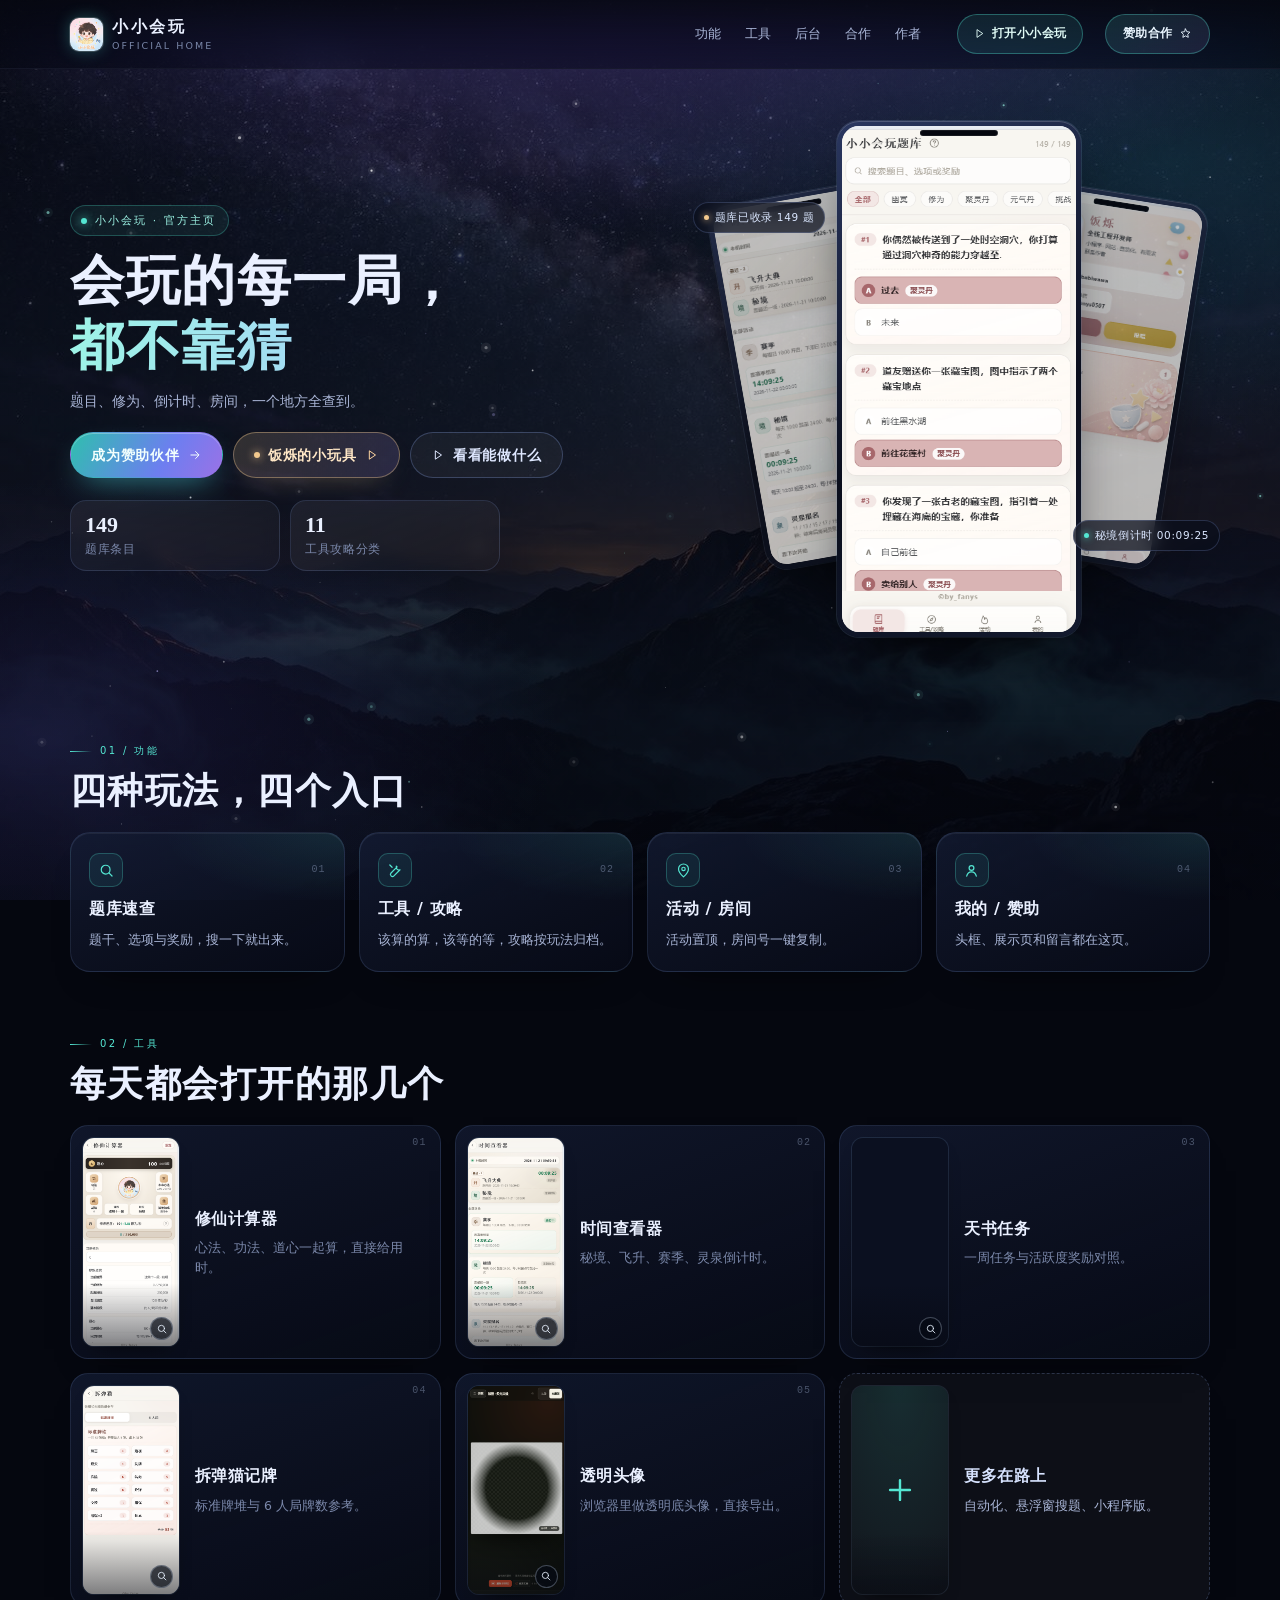
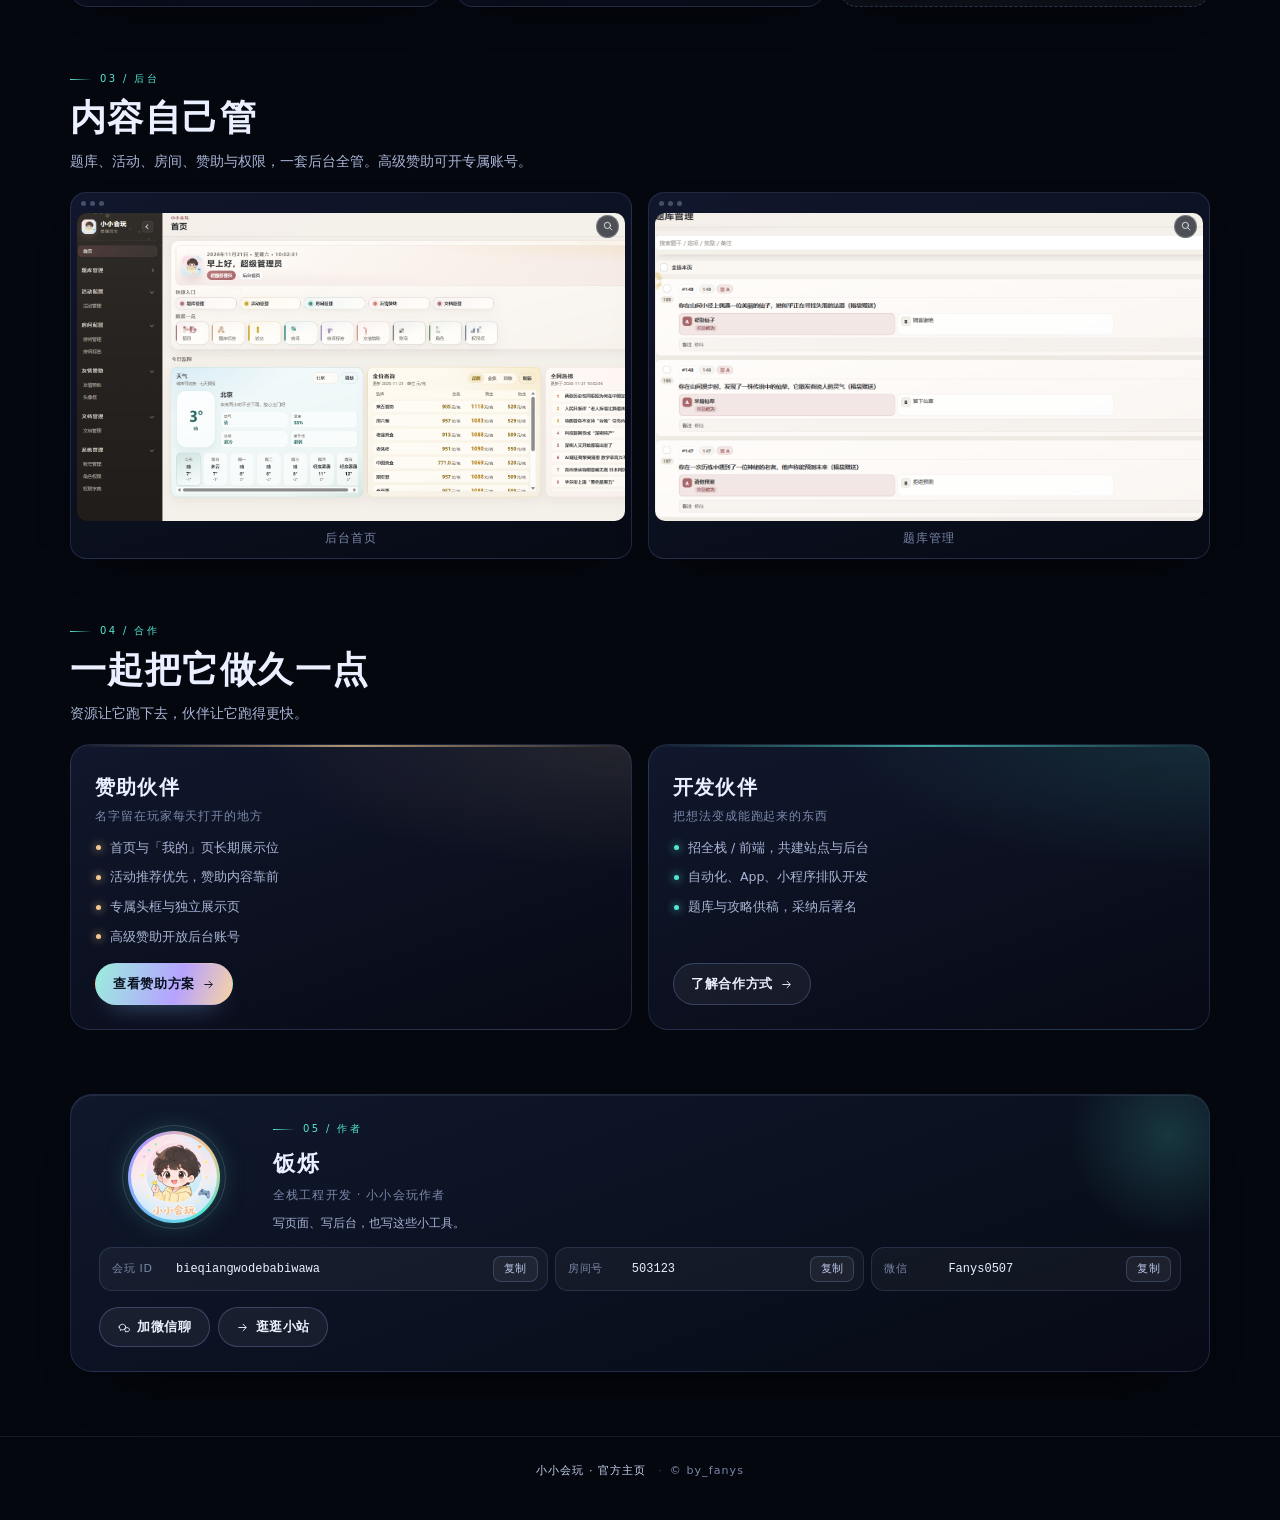
==== commit 86027663: "Add files via upload" ====
--- a/index.html
+++ b/index.html
@@ -39,7 +39,7 @@
       <p class="hero-lead">题目、修为、倒计时、房间，一个地方全查到。</p>
       <div class="cta-row">
         <a class="btn btn-primary" href="./sponsor.html">成为赞助伙伴<svg viewBox="0 0 24 24" fill="none" stroke="currentColor" stroke-width="1.7" stroke-linecap="round" stroke-linejoin="round" aria-hidden="true"><path d="M5 12h13"/><path d="M13 6l6 6-6 6"/></svg></a>
-        <a class="btn btn-toy" href="#" data-todo="toy" data-tip="小玩具马上就来 ✦"><span class="btn-toy-dot" aria-hidden="true"></span>饭烁的小玩具<svg viewBox="0 0 24 24" fill="none" stroke="currentColor" stroke-width="1.7" stroke-linecap="round" stroke-linejoin="round" aria-hidden="true"><path d="M8 5.2l10 6.8-10 6.8z"/></svg></a>
+        <a class="btn btn-toy" href="https://shuool.github.io/tools" data-todo="toy" data-tip="小玩具马上就来 ✦"><span class="btn-toy-dot" aria-hidden="true"></span>饭烁的小玩具<svg viewBox="0 0 24 24" fill="none" stroke="currentColor" stroke-width="1.7" stroke-linecap="round" stroke-linejoin="round" aria-hidden="true"><path d="M8 5.2l10 6.8-10 6.8z"/></svg></a>
         <a class="btn btn-ghost" href="#features"><svg viewBox="0 0 24 24" fill="none" stroke="currentColor" stroke-width="1.7" stroke-linecap="round" stroke-linejoin="round" aria-hidden="true"><path d="M8 5.2l10 6.8-10 6.8z"/></svg>看看能做什么</a>
       </div>
       <div class="stats"><div class="stat"><b data-count="149">149</b><span>题库条目</span></div><div class="stat"><b data-count="11">11</b><span>工具攻略分类</span></div></div>
